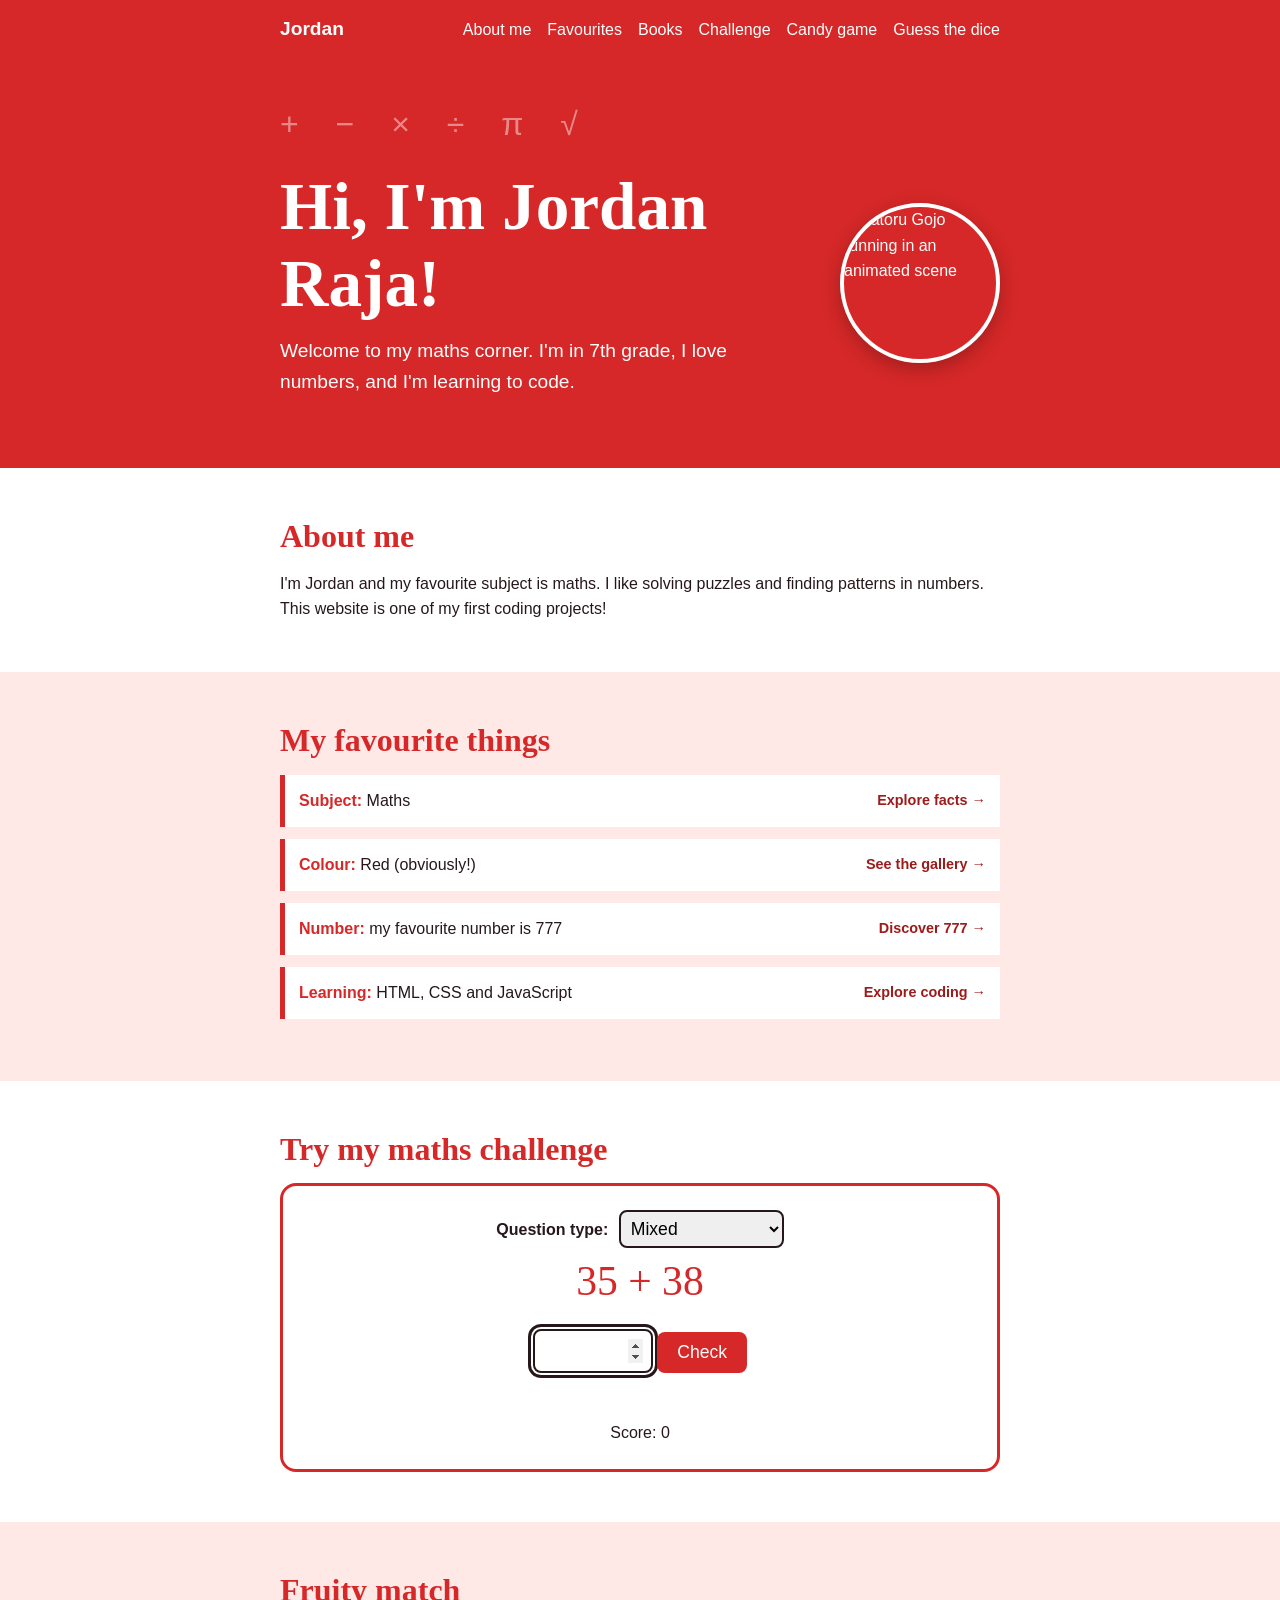
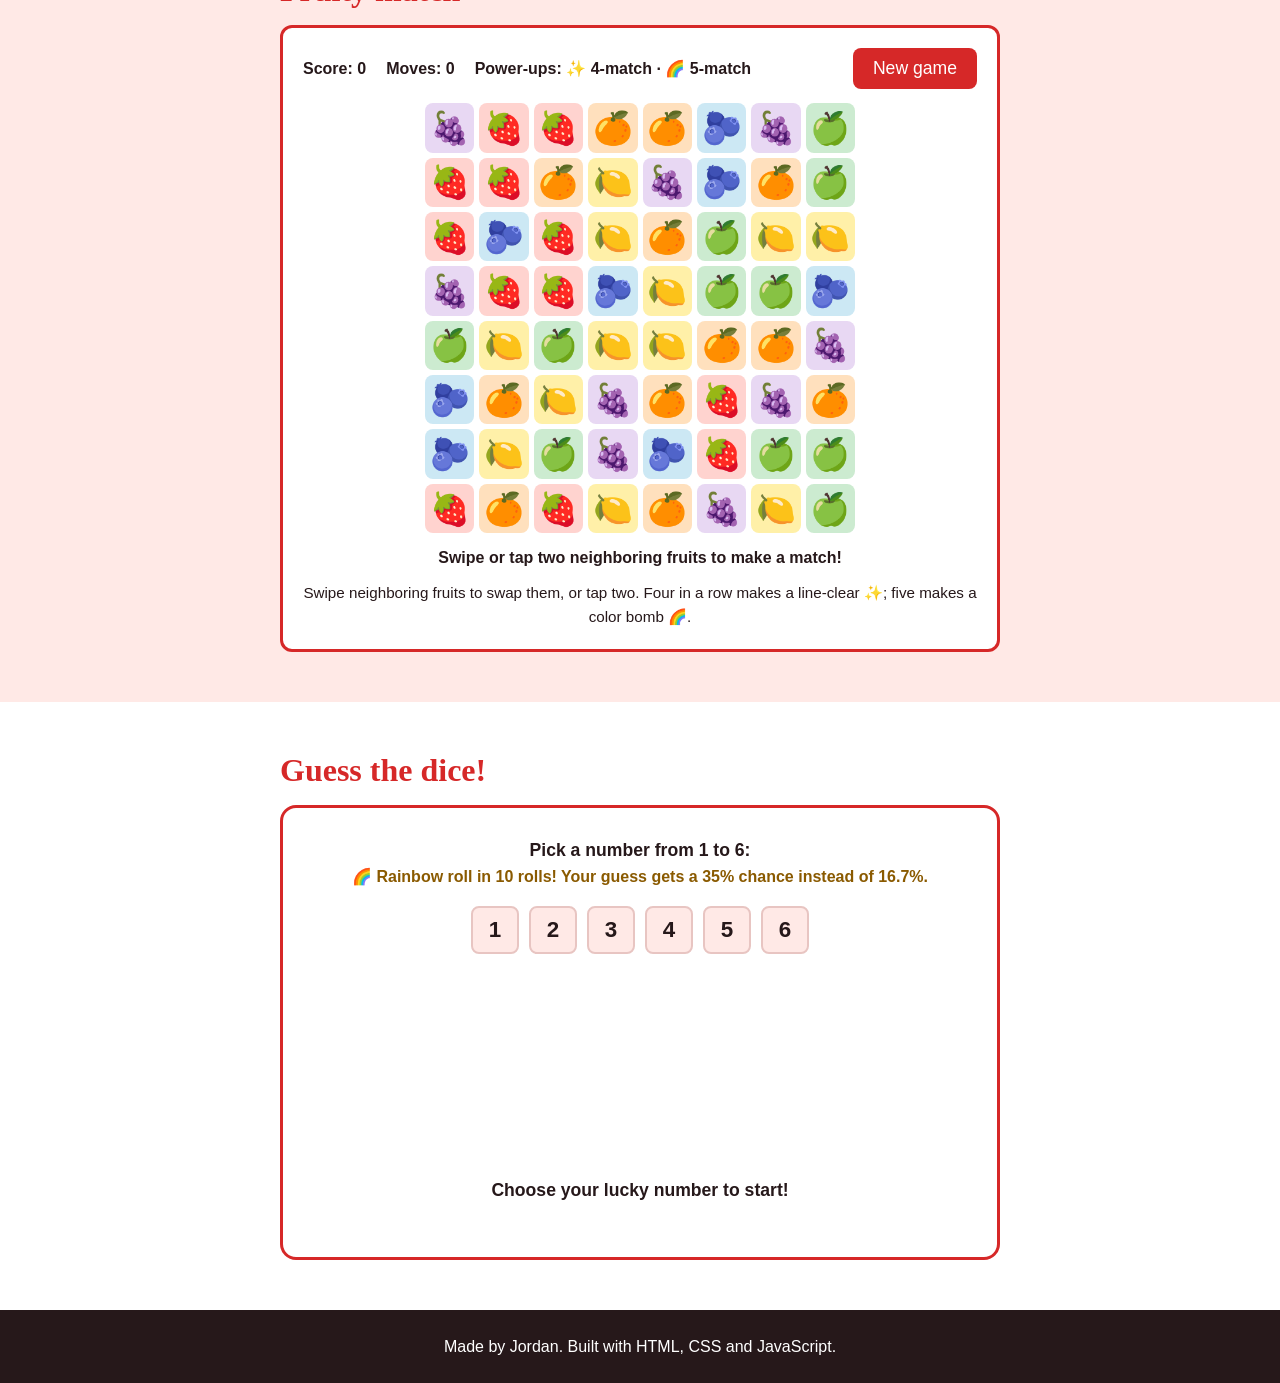
==== jordan.html @ d99eeb1a "Update jordan.html" ====
<!DOCTYPE html>
<html lang="en">
<head>
  <meta charset="UTF-8">
  <meta name="viewport" content="width=device-width, initial-scale=1">
  <title>Jordan's cool web😁</title>

  <style>
    /* ========== 1. COLOURS ==========
       Change a colour here and it changes everywhere! */
    :root {
      --red: #D62828;        /* main red */
      --dark-red: #9D1B1B;   /* darker red for hover */
      --pink: #FFE9E6;       /* soft pink background */
      --ink: #26181A;        /* text colour */
      --white: #FFFFFF;
    }

    /* ========== 2. BASIC SETTINGS ========== */
    * { box-sizing: border-box; margin: 0; padding: 0; }

    body {
      font-family: "Trebuchet MS", "Segoe UI", Arial, sans-serif;
      color: var(--ink);
      background: var(--white);
      line-height: 1.6;
    }

    h1, h2 { font-family: Georgia, "Times New Roman", serif; line-height: 1.15; }

    /* A "wrapper" keeps text from getting too wide */
    .wrapper { max-width: 760px; margin: 0 auto; padding: 0 20px; }

    /* ========== 3. NAVIGATION BAR ========== */
    nav { background: var(--red); padding: 14px 0; }
    nav .wrapper { display: flex; justify-content: space-between; align-items: center; flex-wrap: wrap; gap: 8px; }
    nav .wrapper > div { display: flex; flex-wrap: wrap; gap: 0 16px; }
    nav .logo { color: var(--white); font-weight: bold; font-size: 1.2rem; }
    nav a { color: var(--white); text-decoration: none; }
    nav a:hover { text-decoration: underline; }

    /* ========== 4. HERO (the big top part) ========== */
    .hero { background: var(--red); color: var(--white); padding: 40px 0 70px; }
    .hero-layout { display: flex; align-items: center; justify-content: space-between; gap: 24px; }
    .hero-copy { min-width: 0; }
    .hero h1 { font-size: clamp(2.4rem, 8vw, 4.2rem); margin-bottom: 14px; }
    .hero p { font-size: 1.2rem; max-width: 520px; }
    .hero-gif { flex: 0 0 auto; width: clamp(112px, 20vw, 160px); aspect-ratio: 1; margin: 0; overflow: hidden; border: 4px solid var(--white); border-radius: 50%; box-shadow: 0 6px 18px #56111166; }
    .hero-gif img { display: block; width: 100%; height: 100%; object-fit: cover; }
    @media (max-width: 420px) { .hero-layout { align-items: flex-start; gap: 12px; } .hero-gif { width: 92px; } }

    /* Floating maths symbols - made with plain text! */
    .symbols { font-size: 2rem; letter-spacing: 14px; opacity: 0.45; margin-bottom: 18px; }

    /* ========== 5. SECTIONS ========== */
    section { padding: 50px 0; }
    section h2 { color: var(--red); font-size: 2rem; margin-bottom: 16px; }
    .pink { background: var(--pink); }

    /* Favourite things list */
    .fav-list { list-style: none; }
    .fav-list li { padding: 0; border-left: 5px solid var(--red); margin-bottom: 12px; background: var(--white); transition: transform 180ms ease, border-color 180ms ease, box-shadow 180ms ease; }
    .fav-list li:hover, .fav-list li:focus-within { transform: translateX(6px); border-color: var(--dark-red); box-shadow: 0 5px 16px #26181a18; }
    .fav-list a { display: flex; justify-content: space-between; align-items: center; gap: 12px; min-height: 52px; padding: 12px 14px; color: inherit; text-decoration: none; }
    .fav-list strong { color: var(--red); }
    .fav-arrow { color: var(--dark-red); font-size: 0.9rem; font-weight: bold; white-space: nowrap; }

    /* ========== 6. MATHS CHALLENGE ========== */
    .quiz { background: var(--white); border: 3px solid var(--red); border-radius: 16px; padding: 24px; text-align: center; }
    .question { font-family: Georgia, serif; font-size: 2.6rem; color: var(--red); margin-bottom: 14px; }
    .quiz input { font-size: 1.3rem; width: 120px; padding: 8px; text-align: center; border: 2px solid var(--ink); border-radius: 8px; }
    .quiz select { font-size: 1.1rem; padding: 6px; border: 2px solid var(--ink); border-radius: 8px; margin-left: 6px; }
    .quiz label { font-weight: bold; }
    .message { min-height: 1.8em; margin-top: 12px; font-weight: bold; }
    .score { margin-top: 6px; }

    /* ========== 7. CANDY MATCH ========= */
    .candy-game { position: relative; background: var(--white); border: 3px solid var(--red); border-radius: 12px; padding: 20px; }
    .candy-top { display: flex; flex-wrap: wrap; justify-content: space-between; align-items: center; gap: 12px; margin-bottom: 14px; }
    .candy-stats { display: flex; flex-wrap: wrap; gap: 8px 20px; font-weight: bold; }
    .candy-board { display: grid; grid-template-columns: repeat(var(--board-size), minmax(0, 1fr)); gap: 5px; width: min(100%, 430px); margin: 0 auto; aspect-ratio: 1; touch-action: none; }
    .candy-board button { position: relative; display: grid; place-items: center; min-width: 0; aspect-ratio: 1; padding: 0; border: 2px solid transparent; border-radius: 8px; font-size: clamp(1.2rem, 5vw, 2rem); line-height: 1; }
    .candy-board button:hover { filter: brightness(0.94); background: var(--candy-color); }
    .candy-board button.selected { border-color: var(--ink); animation: candy-selected 550ms ease-in-out infinite alternate; }
    .candy-board button.exploding { z-index: 2; animation: candy-pop 460ms cubic-bezier(.2,.8,.2,1) var(--pop-delay, 0ms) forwards; pointer-events: none; }
    .candy-board button.exploding::after { content: "✦"; position: absolute; top: 50%; left: 50%; color: #ffcc33; font-size: 1.4em; line-height: 1; text-shadow: 0 0 8px #fff, 0 0 14px #ff8a00; pointer-events: none; animation: candy-burst 460ms ease-out var(--pop-delay, 0ms) forwards; }
    .candy-board button.striped { box-shadow: inset 0 0 0 3px #fff, inset 0 0 0 6px #d62828, 0 0 12px #d6282866; animation: candy-power-glow 900ms ease-in-out infinite alternate; }
    .candy-board button.striped::before { content: "✦"; position: absolute; inset: 0; display: grid; place-items: center; color: #fff; font-size: 1.35em; text-shadow: 0 0 4px #9d1b1b, 0 0 8px #9d1b1b; }
    .candy-board button.color-bomb { background: radial-gradient(circle at 35% 30%, #fff 0 7%, #ffcc33 8% 18%, #d62828 19% 34%, #7046a8 35% 51%, #2f85bc 52% 68%, #292139 69%); box-shadow: inset 0 0 0 3px #fff8, 0 0 12px #9b5de5aa; animation: candy-bomb-glow 1.3s ease-in-out infinite alternate; }
    .candy-rainbow { position: absolute; z-index: 3; width: min(76vw, 330px); pointer-events: none; filter: drop-shadow(0 0 12px #ffcc33aa); transform-origin: center; }
    .candy-rainbow svg { display: block; width: 100%; height: auto; overflow: visible; }
    .candy-help { margin-top: 10px; text-align: center; font-size: .95rem; }
    .candy-red { --candy-color: #ffd3cf; background: var(--candy-color); }
    .candy-orange { --candy-color: #ffe0bd; background: var(--candy-color); }
    .candy-yellow { --candy-color: #fff0a8; background: var(--candy-color); }
    .candy-green { --candy-color: #ccebd0; background: var(--candy-color); }
    .candy-blue { --candy-color: #cce8f4; background: var(--candy-color); }
    .candy-purple { --candy-color: #e8d8f3; background: var(--candy-color); }
    .candy-message { min-height: 1.6em; margin-top: 12px; text-align: center; font-weight: bold; }
    @media (max-width: 420px) { .candy-game { padding: 10px; } }
    @keyframes candy-selected { to { box-shadow: 0 0 0 4px #d6282840; transform: scale(0.94); } }
    @keyframes candy-power-glow { to { filter: brightness(1.2) drop-shadow(0 0 8px #ffbd2e); } }
    @keyframes candy-bomb-glow { to { filter: brightness(1.25) drop-shadow(0 0 12px #9b5de5); transform: scale(1.06) rotate(8deg); } }
    @keyframes candy-pop {
      0% { opacity: 1; transform: scale(1) rotate(0); filter: brightness(1); }
      32% { opacity: 1; transform: scale(1.28) rotate(10deg); filter: brightness(1.8) drop-shadow(0 0 12px #ffcc33); }
      68% { opacity: .8; transform: scale(.82) rotate(-9deg); }
      100% { opacity: 0; transform: scale(.12) rotate(24deg); filter: brightness(2); }
    }
    @keyframes candy-burst {
      0% { opacity: 0; transform: translate(-50%, -50%) scale(0.2) rotate(0); }
      35% { opacity: 1; transform: translate(-50%, -50%) scale(1.5) rotate(45deg); }
      100% { opacity: 0; transform: translate(-50%, -50%) scale(2.2) rotate(90deg); }
    }
    @media (prefers-reduced-motion: reduce) {
      .candy-board button.striped, .candy-board button.color-bomb { animation-duration: 1ms; }
    }
    @media (prefers-reduced-motion: reduce) {
      .candy-board button.selected { animation-duration: 1ms; }
      .candy-board button.exploding, .candy-board button.exploding::after { animation-duration: 1ms; }
    }

    /* ========== 8. GUESS THE DICE ========= */
    .dice-game { position: relative; overflow: hidden; background: var(--white); border: 3px solid var(--red); border-radius: 16px; padding: 28px 20px; text-align: center; }
    .dice-prompt { font-size: 1.1rem; font-weight: bold; }
    .dice-choices { display: flex; justify-content: center; flex-wrap: wrap; gap: 10px; margin: 16px 0; }
    .dice-choices button { width: 48px; height: 48px; padding: 0; background: var(--pink); color: var(--ink); border: 2px solid #e8c5c2; font-size: 1.4rem; font-weight: bold; transition: transform 160ms ease, background 160ms ease, color 160ms ease; }
    .dice-choices button:hover { transform: translateY(-3px); background: #f8d3ce; }
    .dice-choices button[aria-pressed="true"] { background: var(--red); border-color: var(--dark-red); color: var(--white); transform: translateY(-3px); }
    .dice-bonus-status { min-height: 1.5em; color: #8a5a00; font-weight: bold; }
    .dice-stage { display: grid; place-items: center; height: 190px; perspective: 700px; transition: transform 1700ms cubic-bezier(.2,.7,.25,1); }
    .dice-stage.is-zooming { transform: scale(1.12); }
    .dice-cube { position: relative; width: 112px; height: 112px; transform-style: preserve-3d; }
    .dice-cube.is-rolling { animation: dice-roll 900ms linear infinite; }
    .dice-face { position: absolute; inset: 0; display: grid; grid-template: repeat(3, 1fr) / repeat(3, 1fr); gap: 5px; padding: 15px; background: linear-gradient(145deg, #fff, #ffe9e6); border: 3px solid #d62828; border-radius: 18px; box-shadow: inset 0 0 14px #9d1b1b20; backface-visibility: hidden; }
    .dice-cube.rainbow-roll .dice-face { background: linear-gradient(#fff, #fff) padding-box, conic-gradient(#ff3b30, #ff9500, #ffd60a, #34c759, #00c7be, #0a84ff, #bf5af2, #ff3b30) border-box; border: 5px solid transparent; box-shadow: inset 0 0 18px #bf5af244, 0 0 18px #ffcc3388; animation: dice-rainbow-glow 650ms ease-in-out infinite alternate; }
    .dice-cube.rainbow-roll .dice-dot { background: #7136a0; box-shadow: inset -2px -2px 2px #32134d, 0 0 5px #fff; }
    .dice-face.front { transform: translateZ(56px); }
    .dice-face.back { transform: rotateY(180deg) translateZ(56px); }
    .dice-face.right { transform: rotateY(90deg) translateZ(56px); }
    .dice-face.left { transform: rotateY(-90deg) translateZ(56px); }
    .dice-face.top { transform: rotateX(90deg) translateZ(56px); }
    .dice-face.bottom { transform: rotateX(-90deg) translateZ(56px); }
    .dice-dot { align-self: center; justify-self: center; width: 13px; height: 13px; border-radius: 50%; background: var(--red); box-shadow: inset -2px -2px 2px #6b1111; opacity: 0; }
    .dice-face[data-value="1"] .dice-dot:nth-child(5),
    .dice-face[data-value="2"] .dice-dot:nth-child(1), .dice-face[data-value="2"] .dice-dot:nth-child(9),
    .dice-face[data-value="3"] .dice-dot:nth-child(1), .dice-face[data-value="3"] .dice-dot:nth-child(5), .dice-face[data-value="3"] .dice-dot:nth-child(9),
    .dice-face[data-value="4"] .dice-dot:nth-child(1), .dice-face[data-value="4"] .dice-dot:nth-child(3), .dice-face[data-value="4"] .dice-dot:nth-child(7), .dice-face[data-value="4"] .dice-dot:nth-child(9),
    .dice-face[data-value="5"] .dice-dot:nth-child(1), .dice-face[data-value="5"] .dice-dot:nth-child(3), .dice-face[data-value="5"] .dice-dot:nth-child(5), .dice-face[data-value="5"] .dice-dot:nth-child(7), .dice-face[data-value="5"] .dice-dot:nth-child(9),
    .dice-face[data-value="6"] .dice-dot:nth-child(1), .dice-face[data-value="6"] .dice-dot:nth-child(3), .dice-face[data-value="6"] .dice-dot:nth-child(4), .dice-face[data-value="6"] .dice-dot:nth-child(6), .dice-face[data-value="6"] .dice-dot:nth-child(7), .dice-face[data-value="6"] .dice-dot:nth-child(9) { opacity: 1; }
    .dice-message { min-height: 3em; margin-top: 16px; font-size: 1.1rem; font-weight: bold; }
    .dice-confetti { position: fixed; top: -20px; z-index: 20; width: 10px; height: 16px; pointer-events: none; animation: confetti-fall var(--fall-time) cubic-bezier(.2,.7,.7,.2) forwards; }
    .dice-confetti.sparkle::after { content: "✦"; position: absolute; inset: -5px; color: #fff8cc; font-size: 15px; line-height: 1; text-shadow: 0 0 5px #fff, 0 0 12px #ffd700, 0 0 18px #ffae00; animation: confetti-twinkle 420ms ease-in-out infinite alternate; }
    @keyframes dice-roll {
      from { transform: rotateX(0) rotateY(0) rotateZ(0); }
      to { transform: rotateX(360deg) rotateY(360deg) rotateZ(360deg); }
    }
    @keyframes dice-rainbow-glow { to { filter: brightness(1.2) saturate(1.4); box-shadow: inset 0 0 24px #bf5af288, 0 0 28px #ffcc33cc; } }
    @keyframes confetti-fall {
      0% { transform: translate3d(0, 0, 0) rotate(0deg); opacity: 1; }
      100% { transform: translate3d(var(--drift), 110vh, 0) rotate(var(--spin)); opacity: 0; }
    }
    @keyframes confetti-twinkle { from { opacity: .35; transform: scale(.55) rotate(-25deg); } to { opacity: 1; transform: scale(1.2) rotate(25deg); } }
    @media (max-width: 420px) { .dice-game { padding: 20px 10px; } .dice-stage.is-zooming { transform: scale(1.05); } }
    @media (prefers-reduced-motion: reduce) {
      .dice-choices button { transition: none; }
      .dice-stage { transition-duration: 1ms; }
      .dice-cube.is-rolling, .dice-cube.rainbow-roll .dice-face, .dice-confetti { animation-duration: 1ms; }
    }

    /* ========== 9. BUTTONS ========== */
    button {
      background: var(--red); color: var(--white);
      border: none; border-radius: 8px;
      padding: 10px 20px; font-size: 1.1rem; cursor: pointer;
    }
    button:hover { background: var(--dark-red); }
    button:focus, input:focus, a:focus { outline: 3px solid var(--ink); outline-offset: 2px; }

    /* ========== 10. FOOTER ========== */
    footer { background: var(--ink); color: var(--white); text-align: center; padding: 24px 0; }
  </style>
</head>

<body>

  <!-- ===== NAVIGATION ===== -->
  <nav>
    <div class="wrapper">
      <span class="logo">Jordan</span>
      <div>
        <a href="#about">About me</a>
        <a href="#favourites">Favourites</a>
        <a href="books.html">Books</a>
        <a href="#challenge">Challenge</a>
        <a href="#candy">Candy game</a>
        <a href="#dice">Guess the dice</a>
      </div>
    </div>
  </nav>

  <!-- ===== HERO ===== -->
  <header class="hero">
    <div class="wrapper">
      <div class="symbols">+ − × ÷ π √</div>
      <div class="hero-layout">
        <div class="hero-copy">
          <h1>Hi, I'm Jordan Raja!</h1>
          <p>Welcome to my maths corner. I'm in 7th grade, I love numbers, and I'm learning to code.</p>
        </div>
        <figure class="hero-gif">
          <img src="https://media1.tenor.com/m/MSlshZS6CVYAAAAd/satoru-gojo---correndo.gif" alt="Satoru Gojo running in an animated scene">
        </figure>
      </div>
    </div>
  </header>

  <!-- ===== ABOUT ===== -->
  <section id="about">
    <div class="wrapper">
      <h2>About me</h2>
      <p>I'm Jordan and my favourite subject is maths. I like solving puzzles and finding patterns in numbers. This website is one of my first coding projects!</p>
    </div>
  </section>

  <!-- ===== FAVOURITES ===== -->
  <section id="favourites" class="pink">
    <div class="wrapper">
      <h2>My favourite things</h2>
      <ul class="fav-list">
          <li><a href="favourite-maths.html"><span><strong>Subject:</strong> Maths</span><span class="fav-arrow">Explore facts →</span></a></li>
          <li><a href="favourite-red.html"><span><strong>Colour:</strong> Red (obviously!)</span><span class="fav-arrow">See the gallery →</span></a></li>
          <li><a href="favourite-777.html"><span><strong>Number:</strong> my favourite number is 777</span><span class="fav-arrow">Discover 777 →</span></a></li>
          <li><a href="favourite-learning.html"><span><strong>Learning:</strong> HTML, CSS and JavaScript</span><span class="fav-arrow">Explore coding →</span></a></li>
      </ul>
    </div>
  </section>

  <!-- ===== MATHS CHALLENGE ===== -->
  <section id="challenge">
    <div class="wrapper">
      <h2>Try my maths challenge</h2>
      <div class="quiz">
        <!-- Pick what kind of questions you want -->
        <label for="mode">Question type:</label>
        <select id="mode">
          <option value="mixed">Mixed</option>
          <option value="add">Addition (+)</option>
          <option value="subtract">Subtraction (−)</option>
          <option value="multiply">Multiplication (×)</option>
          <option value="divide">Division (÷)</option>
        </select>
        <div class="question" id="question">? × ?</div>
        <input type="number" id="answer" aria-label="Your answer">
        <button id="checkBtn">Check</button>
        <p class="message" id="message"></p>
        <p class="score">Score: <span id="score">0</span></p>
      </div>
    </div>
  </section>

  <!-- ===== CANDY MATCH GAME ===== -->
  <section id="candy" class="pink">
    <div class="wrapper">
      <h2>Fruity match</h2>
      <div class="candy-game">
        <div class="candy-top">
          <div class="candy-stats">
            <span>Score: <span id="candyScore">0</span></span>
            <span>Moves: <span id="candyMoves">0</span></span>
            <span>Power-ups: ✨ 4-match · 🌈 5-match</span>
          </div>
          <button type="button" id="candyReset">New game</button>
        </div>
        <div class="candy-board" id="candyBoard" aria-label="Candy match game board"></div>
        <p class="candy-message" id="candyMessage" aria-live="polite">Swap two neighboring candies to match three!</p>
        <p class="candy-help">Swipe neighboring fruits to swap them, or tap two. Four in a row makes a line-clear ✨; five makes a color bomb 🌈.</p>
      </div>
    </div>
  </section>

  <!-- ===== GUESS THE DICE GAME ===== -->
  <section id="dice">
    <div class="wrapper">
      <h2>Guess the dice!</h2>
      <div class="dice-game">
        <p class="dice-prompt" id="dicePrompt">Pick a number from 1 to 6:</p>
        <p class="dice-bonus-status" id="diceBonusStatus" aria-live="polite">🌈 Rainbow roll in 10 rolls! Your guess gets a 35% chance instead of 16.7%.</p>
        <div class="dice-choices" id="diceChoices" role="group" aria-labelledby="dicePrompt">
          <button type="button" aria-pressed="false" aria-label="Guess 1">1</button>
          <button type="button" aria-pressed="false" aria-label="Guess 2">2</button>
          <button type="button" aria-pressed="false" aria-label="Guess 3">3</button>
          <button type="button" aria-pressed="false" aria-label="Guess 4">4</button>
          <button type="button" aria-pressed="false" aria-label="Guess 5">5</button>
          <button type="button" aria-pressed="false" aria-label="Guess 6">6</button>
        </div>
        <div class="dice-stage" id="diceStage" aria-hidden="true">
          <div class="dice-cube" id="diceCube">
            <div class="dice-face front" data-value="1"></div>
            <div class="dice-face back" data-value="6"></div>
            <div class="dice-face right" data-value="3"></div>
            <div class="dice-face left" data-value="4"></div>
            <div class="dice-face top" data-value="2"></div>
            <div class="dice-face bottom" data-value="5"></div>
          </div>
        </div>
        <p class="dice-message" id="diceMessage" aria-live="polite">Choose your lucky number to start!</p>
      </div>
    </div>
  </section>

  <!-- ===== FOOTER ===== -->
  <footer>
    <p>Made by Jordan. Built with HTML, CSS and JavaScript.</p>
  </footer>

  <script>
    /* ========== MATHS CHALLENGE CODE ==========
       This makes a new question each time: + - × or ÷ */

    let correctAnswer;  // the right answer to the current question
    let score = 0;      // how many you got right

    // Get the parts of the page we need to change
    const questionBox = document.getElementById("question");
    const answerBox = document.getElementById("answer");
    const message = document.getElementById("message");
    const scoreBox = document.getElementById("score");
    const modeBox = document.getElementById("mode");

    // A helper that gives a random whole number from min to max
    function randomNumber(min, max) {
      return Math.floor(Math.random() * (max - min + 1)) + min;
    }

    // Make a new question
    function newQuestion() {
      // Which kind of question? If "Mixed", pick one at random
      let type = modeBox.value;
      if (type === "mixed") {
        const types = ["add", "subtract", "multiply", "divide"];
        type = types[randomNumber(0, 3)];
      }

      if (type === "add") {
        const a = randomNumber(10, 99);
        const b = randomNumber(10, 99);
        correctAnswer = a + b;
        questionBox.textContent = a + " + " + b;

      } else if (type === "subtract") {
        // Make sure the bigger number comes first so the answer isn't negative
        const a = randomNumber(20, 99);
        const b = randomNumber(1, a);
        correctAnswer = a - b;
        questionBox.textContent = a + " − " + b;

      } else if (type === "multiply") {
        const a = randomNumber(2, 12);
        const b = randomNumber(2, 12);
        correctAnswer = a * b;
        questionBox.textContent = a + " × " + b;

      } else {
        // Division trick: pick the answer first, then multiply,
        // so the division always comes out as a whole number!
        const answer = randomNumber(2, 12);
        const b = randomNumber(2, 12);
        correctAnswer = answer;
        questionBox.textContent = (answer * b) + " ÷ " + b;
      }

      answerBox.value = "";
      answerBox.focus();
    }

    // Check the answer when the button is clicked
    function checkAnswer() {
      if (answerBox.value === "") {
        message.textContent = "Type an answer first!";
        return;
      }
      if (Number(answerBox.value) === correctAnswer) {
        score = score + 1;
        scoreBox.textContent = score;
        message.textContent = "Correct! Great job!";
      } else {
        message.textContent = "Not quite. The answer was " + correctAnswer + ".";
      }
      newQuestion();
    }

    // Get a new question when you change the question type
    modeBox.addEventListener("change", newQuestion);

    document.getElementById("checkBtn").addEventListener("click", checkAnswer);

    // Let the Enter key work too
    answerBox.addEventListener("keydown", function (event) {
      if (event.key === "Enter") { checkAnswer(); }
    });

    newQuestion(); // start with the first question

    /* ========== GUESS THE DICE CODE ========== */
    const diceChoices = document.getElementById("diceChoices");
    const diceStage = document.getElementById("diceStage");
    const diceCube = document.getElementById("diceCube");
    const diceMessage = document.getElementById("diceMessage");
    const diceBonusStatus = document.getElementById("diceBonusStatus");
    const frontDieFace = diceCube.querySelector(".front");
    const reduceDiceMotion = window.matchMedia("(prefers-reduced-motion: reduce)").matches;
    const DiceAudioContext = window.AudioContext || window.webkitAudioContext;
    const diceAudio = DiceAudioContext ? new DiceAudioContext() : null;
    let diceGuess = null;
    let diceBusy = false;
    let diceRollCount = 0;

    diceCube.querySelectorAll(".dice-face").forEach(face => {
      for (let dot = 0; dot < 9; dot++) {
        face.append(document.createElement("span"));
        face.lastElementChild.className = "dice-dot";
      }
    });

    function playDiceRollSound(duration) {
      if (!diceAudio) return;
      if (diceAudio.state === "suspended") diceAudio.resume();
      const startAt = diceAudio.currentTime + 0.04;
      const tickCount = Math.floor(duration / 115);
      for (let tick = 0; tick < tickCount; tick++) {
        const oscillator = diceAudio.createOscillator();
        const volume = diceAudio.createGain();
        const tickAt = startAt + tick * (duration / tickCount) / 1000;
        oscillator.type = "triangle";
        oscillator.frequency.setValueAtTime(190 + Math.random() * 260, tickAt);
        volume.gain.setValueAtTime(0.0001, tickAt);
        volume.gain.exponentialRampToValueAtTime(0.055, tickAt + 0.008);
        volume.gain.exponentialRampToValueAtTime(0.0001, tickAt + 0.065);
        oscillator.connect(volume);
        volume.connect(diceAudio.destination);
        oscillator.start(tickAt);
        oscillator.stop(tickAt + 0.07);
      }
    }

    function playBassDrop() {
      if (!diceAudio) return;
      if (diceAudio.state === "suspended") diceAudio.resume();
      const startAt = diceAudio.currentTime + 0.02;
      const oscillator = diceAudio.createOscillator();
      const subTone = diceAudio.createOscillator();
      const volume = diceAudio.createGain();
      const filter = diceAudio.createBiquadFilter();
      oscillator.type = "sawtooth";
      oscillator.frequency.setValueAtTime(125, startAt);
      oscillator.frequency.exponentialRampToValueAtTime(38, startAt + 0.9);
      subTone.type = "sine";
      subTone.frequency.setValueAtTime(62, startAt);
      subTone.frequency.exponentialRampToValueAtTime(28, startAt + 1.1);
      filter.type = "lowpass";
      filter.frequency.setValueAtTime(220, startAt);
      filter.frequency.exponentialRampToValueAtTime(65, startAt + 1);
      volume.gain.setValueAtTime(0.0001, startAt);
      volume.gain.exponentialRampToValueAtTime(0.42, startAt + 0.06);
      volume.gain.setValueAtTime(0.42, startAt + 0.18);
      volume.gain.exponentialRampToValueAtTime(0.0001, startAt + 1.25);
      oscillator.connect(filter);
      subTone.connect(filter);
      filter.connect(volume);
      volume.connect(diceAudio.destination);
      oscillator.start(startAt);
      subTone.start(startAt);
      oscillator.stop(startAt + 1.3);
      subTone.stop(startAt + 1.3);
    }

    async function rollDice() {
      if (diceBusy || diceGuess === null) return;
      diceBusy = true;
      diceChoices.querySelectorAll("button").forEach(button => { button.disabled = true; });
      diceRollCount++;
      const isRainbowRoll = diceRollCount % 10 === 0;
      diceMessage.textContent = isRainbowRoll ? "🌈 Rainbow roll! Your guess has a 35% chance!" : "Rolling...";
      diceStage.classList.add("is-zooming");
      diceCube.classList.toggle("rainbow-roll", isRainbowRoll);
      let rolledNumber;
      if (isRainbowRoll && Math.random() < 0.35) {
        rolledNumber = diceGuess;
      } else if (isRainbowRoll) {
        const otherRoll = randomNumber(1, 5);
        rolledNumber = otherRoll >= diceGuess ? otherRoll + 1 : otherRoll;
      } else {
        rolledNumber = randomNumber(1, 6);
      }
      frontDieFace.dataset.value = String(rolledNumber);
      diceCube.classList.remove("is-rolling");
      void diceCube.offsetWidth;
      diceCube.classList.add("is-rolling");
      playDiceRollSound(reduceDiceMotion ? 50 : 2200);
      await new Promise(resolve => setTimeout(resolve, reduceDiceMotion ? 50 : 2200));
      diceCube.classList.remove("is-rolling");

      const guessedCorrectly = rolledNumber === diceGuess;
      if (guessedCorrectly) {
        playBassDrop();
        showDiceConfetti();
      }
      diceMessage.textContent = "You guessed " + diceGuess + " and rolled " + rolledNumber + ". " +
        (guessedCorrectly ? (isRainbowRoll ? "Rainbow roll win! 🎉" : "You got it right! 🎉") : "Not this time — try again!");
      const rollsUntilRainbow = 10 - (diceRollCount % 10);
      diceBonusStatus.textContent = "🌈 Rainbow roll in " + rollsUntilRainbow +
        (rollsUntilRainbow === 1 ? " roll" : " rolls") + "! Your guess gets a 35% chance instead of 16.7%.";
      diceChoices.querySelectorAll("button").forEach(button => { button.disabled = false; });
      diceStage.classList.remove("is-zooming");
      diceCube.classList.remove("rainbow-roll");
      diceBusy = false;
    }

    diceChoices.addEventListener("click", event => {
      const choice = event.target.closest("button");
      if (!choice || diceBusy) return;
      diceGuess = Number(choice.textContent);
      diceChoices.querySelectorAll("button").forEach(button => {
        button.setAttribute("aria-pressed", String(button === choice));
      });
      rollDice();
    });

    function showDiceConfetti() {
      if (reduceDiceMotion) return;
      const goldColors = ["#fff1a8", "#ffe066", "#ffc300", "#ffb000", "#e89b00", "#fff8d6"];
      for (let piece = 0; piece < 180; piece++) {
        const confetti = document.createElement("span");
        confetti.className = "dice-confetti" + (piece % 3 === 0 ? " sparkle" : "");
        confetti.setAttribute("aria-hidden", "true");
        confetti.style.left = Math.random() * 100 + "vw";
        confetti.style.backgroundColor = goldColors[randomNumber(0, goldColors.length - 1)];
        confetti.style.width = (6 + Math.random() * 8) + "px";
        confetti.style.height = (9 + Math.random() * 12) + "px";
        confetti.style.borderRadius = piece % 3 === 0 ? "50%" : "2px";
        confetti.style.setProperty("--drift", (Math.random() * 220 - 110) + "px");
        confetti.style.setProperty("--spin", (Math.random() * 900 - 450) + "deg");
        confetti.style.setProperty("--fall-time", (2 + Math.random() * 2) + "s");
        document.body.append(confetti);
        confetti.addEventListener("animationend", () => confetti.remove(), { once: true });
      }
    }

    /* ========== CANDY MATCH GAME CODE ========== */
    const candyTypes = [
      { name: "strawberry", icon: "🍓", color: "red" },
      { name: "orange", icon: "🍊", color: "orange" },
      { name: "lemon", icon: "🍋", color: "yellow" },
      { name: "apple", icon: "🍏", color: "green" },
      { name: "blueberry", icon: "🫐", color: "blue" },
      { name: "grape", icon: "🍇", color: "purple" }
    ];
    const boardSize = window.matchMedia("(max-width: 420px)").matches ? 5 : 8;
    const candyBoard = document.getElementById("candyBoard");
    candyBoard.style.setProperty("--board-size", boardSize);
    const candyScoreBox = document.getElementById("candyScore");
    const candyMovesBox = document.getElementById("candyMoves");
    const candyMessage = document.getElementById("candyMessage");
    const candyResetButton = document.getElementById("candyReset");
    let candies = [];
    let selectedCandy = null;
    let candyScore = 0;
    let candyMoves = 0;
    let candyBusy = false;
    let candySwapTarget = null;
    let candyBombTargetType = null;
    let candySwipeStart = null;
    let suppressCandyClickUntil = 0;

    function randomCandy() {
      return Math.floor(Math.random() * candyTypes.length);
    }

    function makeCandy(type = randomCandy(), power = null) {
      return { type, power };
    }

    function playCandyMatchSound() {
      if (!diceAudio) return;
      if (diceAudio.state === "suspended") diceAudio.resume();
      const startAt = diceAudio.currentTime + 0.02;
      [523.25, 659.25, 783.99].forEach((frequency, index) => {
        const noteStart = startAt + index * 0.075;
        const oscillator = diceAudio.createOscillator();
        const volume = diceAudio.createGain();
        oscillator.type = "sine";
        oscillator.frequency.setValueAtTime(frequency, noteStart);
        volume.gain.setValueAtTime(0.0001, noteStart);
        volume.gain.exponentialRampToValueAtTime(0.09, noteStart + 0.012);
        volume.gain.exponentialRampToValueAtTime(0.0001, noteStart + 0.18);
        oscillator.connect(volume);
        volume.connect(diceAudio.destination);
        oscillator.start(noteStart);
        oscillator.stop(noteStart + 0.19);
      });
    }

    function makeCandyBoard() {
      candies = [];
      for (let index = 0; index < boardSize * boardSize; index++) {
        let candyType = randomCandy();
        while (
          (index % boardSize > 1 && candies[index - 1].type === candyType && candies[index - 2].type === candyType) ||
          (index >= boardSize * 2 && candies[index - boardSize].type === candyType && candies[index - boardSize * 2].type === candyType)
        ) {
          candyType = randomCandy();
        }
        candies.push(makeCandy(candyType));
      }
      selectedCandy = null;
      candyScore = 0;
      candyMoves = 0;
      candyBusy = false;
      candySwapTarget = null;
      candyBombTargetType = null;
      candyResetButton.disabled = false;
      candyScoreBox.textContent = candyScore;
      candyMovesBox.textContent = candyMoves;
      candyMessage.textContent = "Swipe or tap two neighboring fruits to make a match!";
      drawCandyBoard();
    }

    function drawCandyBoard(fallDistances = new Map()) {
      candyBoard.replaceChildren();
      const fallAnimations = [];
      candies.forEach((candy, index) => {
        const type = candyTypes[candy.type];
        const tile = document.createElement("button");
        tile.type = "button";
        tile.className = "candy-" + type.color +
          (candy.power === "stripe" ? " striped" : "") +
          (candy.power === "bomb" ? " color-bomb" : "") +
          (index === selectedCandy ? " selected" : "");
        tile.dataset.index = index;
        const powerName = candy.power === "stripe" ? ", line-clear power-up" : candy.power === "bomb" ? ", color bomb power-up" : "";
        tile.setAttribute("aria-label", type.name + powerName + ", row " + (Math.floor(index / boardSize) + 1) + ", column " + (index % boardSize + 1));
        tile.setAttribute("aria-pressed", index === selectedCandy);
        tile.textContent = type.icon;
        candyBoard.append(tile);
        const fallDistance = fallDistances.get(index);
        if (fallDistance) {
          const duration = window.matchMedia("(prefers-reduced-motion: reduce)").matches ? 1 : 420;
          fallAnimations.push(tile.animate(
            [
              { transform: "translateY(" + fallDistance + "px) scale(.72) rotate(-8deg)", opacity: .25, offset: 0 },
              { transform: "translateY(-12px) scale(1.06) rotate(3deg)", opacity: 1, offset: .78 },
              { transform: "translateY(4px) scale(.97) rotate(-1deg)", opacity: 1, offset: .9 },
              { transform: "translateY(0) scale(1) rotate(0)", opacity: 1, offset: 1 }
            ],
            {
              duration: window.matchMedia("(prefers-reduced-motion: reduce)").matches
                ? 1
                : Math.min(780, duration + Math.round(Math.abs(fallDistance / (sampleCandyHeight() + 5)) * 55)),
              delay: window.matchMedia("(prefers-reduced-motion: reduce)").matches ? 0 : (index % boardSize) * 24,
              easing: "cubic-bezier(.2,.72,.28,1)"
            }
          ).finished);
        }
      });
      return Promise.all(fallAnimations);
    }

    function sampleCandyHeight() {
      return candyBoard.querySelector("button")?.getBoundingClientRect().height || candyBoard.clientHeight / boardSize;
    }

    function animateCandySwap(firstIndex, secondIndex, matched) {
      const firstTile = candyBoard.querySelector('[data-index="' + firstIndex + '"]');
      const secondTile = candyBoard.querySelector('[data-index="' + secondIndex + '"]');
      const deltaX = secondTile.offsetLeft - firstTile.offsetLeft;
      const deltaY = secondTile.offsetTop - firstTile.offsetTop;
      const duration = window.matchMedia("(prefers-reduced-motion: reduce)").matches ? 1 : matched ? 190 : 280;
      const firstTravel = `translate(${deltaX}px, ${deltaY}px) scale(1.08)`;
      const secondTravel = `translate(${-deltaX}px, ${-deltaY}px) scale(1.08)`;
      const firstFrames = matched
        ? [{ transform: "translate(0, 0) scale(1)" }, { transform: firstTravel }]
        : [{ transform: "translate(0, 0) scale(1)" }, { transform: firstTravel }, { transform: "translate(0, 0) scale(1)" }];
      const secondFrames = matched
        ? [{ transform: "translate(0, 0) scale(1)" }, { transform: secondTravel }]
        : [{ transform: "translate(0, 0) scale(1)" }, { transform: secondTravel }, { transform: "translate(0, 0) scale(1)" }];
      return Promise.all([
        firstTile.animate(firstFrames, { duration, easing: "cubic-bezier(.2,.8,.2,1)", fill: "forwards" }).finished,
        secondTile.animate(secondFrames, { duration, easing: "cubic-bezier(.2,.8,.2,1)", fill: "forwards" }).finished
      ]);
    }

    function animateCandyMatches(matches) {
      const duration = window.matchMedia("(prefers-reduced-motion: reduce)").matches ? 1 : 460;
      return Promise.all([...matches].map(index => new Promise(resolve => {
        const tile = candyBoard.querySelector('[data-index="' + index + '"]');
        const delay = window.matchMedia("(prefers-reduced-motion: reduce)").matches ? 0 : (index % boardSize) * 24;
        let finished = false;
        const finish = event => {
          if (event && (event.target !== tile || event.animationName !== "candy-pop")) return;
          if (finished) return;
          finished = true;
          clearTimeout(fallback);
          tile.removeEventListener("animationend", finish);
          resolve();
        };
        const fallback = setTimeout(finish, duration + delay + 100);
        tile.addEventListener("animationend", finish);
        tile.style.setProperty("--pop-delay", delay + "ms");
        tile.classList.add("exploding");
      })));
    }

    async function showCandyRainbow() {
      const rainbow = document.createElement("div");
      rainbow.className = "candy-rainbow";
      rainbow.setAttribute("aria-hidden", "true");
      rainbow.innerHTML = '<svg viewBox="0 0 300 180" xmlns="http://www.w3.org/2000/svg"><path d="M24 164a126 126 0 0 1 252 0" fill="none" stroke="#9b5de5" stroke-width="84" stroke-linecap="round"/><path d="M24 164a126 126 0 0 1 252 0" fill="none" stroke="#e83e55" stroke-width="70" stroke-linecap="round"/><path d="M24 164a126 126 0 0 1 252 0" fill="none" stroke="#ff8a32" stroke-width="56" stroke-linecap="round"/><path d="M24 164a126 126 0 0 1 252 0" fill="none" stroke="#ffd43b" stroke-width="42" stroke-linecap="round"/><path d="M24 164a126 126 0 0 1 252 0" fill="none" stroke="#43b879" stroke-width="28" stroke-linecap="round"/><path d="M24 164a126 126 0 0 1 252 0" fill="none" stroke="#39a4db" stroke-width="14" stroke-linecap="round"/></svg>';
      const boardRect = candyBoard.getBoundingClientRect();
      const gameRect = candyBoard.closest(".candy-game").getBoundingClientRect();
      rainbow.style.left = boardRect.left + boardRect.width / 2 - gameRect.left + "px";
      rainbow.style.top = boardRect.top + boardRect.height / 2 - gameRect.top + "px";
      candyBoard.closest(".candy-game").append(rainbow);
      const reducedMotion = window.matchMedia("(prefers-reduced-motion: reduce)").matches;
      const animation = rainbow.animate(
        [
          { opacity: 0, transform: "translate(-50%, -50%) scale(1.15) rotate(-8deg)" },
          { opacity: 1, transform: "translate(-50%, -55%) scale(1) rotate(3deg)", offset: .18 },
          { opacity: .8, transform: "translate(-50%, -50%) scale(.78) rotate(-2deg)", offset: .68 },
          { opacity: 0, transform: "translate(-50%, -45%) scale(.12) rotate(8deg)" }
        ],
        { duration: reducedMotion ? 100 : 2400, easing: "cubic-bezier(.2,.7,.25,1)", fill: "forwards" }
      );
      await animation.finished;
      rainbow.remove();
    }

    function findCandyMatches() {
      const matches = new Set();
      const powers = new Map();
      function addRun(indices, power) {
        if (indices.length < 3) return;
        indices.forEach(index => matches.add(index));
        if (indices.length >= 4) {
          const targetIndex = candySwapTarget !== null && indices.includes(candySwapTarget)
            ? candySwapTarget
            : indices[Math.floor(indices.length / 2)];
          powers.set(targetIndex, indices.length >= 5 ? "bomb" : power);
        }
      }

      for (let row = 0; row < boardSize; row++) {
        let run = [];
        for (let column = 0; column <= boardSize; column++) {
          const index = row * boardSize + column;
          if (column < boardSize && (run.length === 0 || candies[index].type === candies[run[0]].type)) {
            run.push(index);
          } else {
            addRun(run, "stripe-row");
            run = column < boardSize ? [index] : [];
          }
        }
      }
      for (let column = 0; column < boardSize; column++) {
        let run = [];
        for (let row = 0; row <= boardSize; row++) {
          const index = row * boardSize + column;
          if (row < boardSize && (run.length === 0 || candies[index].type === candies[run[0]].type)) {
            run.push(index);
          } else {
            addRun(run, "stripe-column");
            run = row < boardSize ? [index] : [];
          }
        }
      }
      return { matches, powers };
    }

    function activateCandyPowers(matches) {
      const queue = [...matches];
      const activated = new Set();
      for (let queueIndex = 0; queueIndex < queue.length; queueIndex++) {
        const index = queue[queueIndex];
        const candy = candies[index];
        if (!candy.power || activated.has(index)) continue;
        activated.add(index);
        if (candy.power === "stripe-row") {
          const row = Math.floor(index / boardSize);
          for (let column = 0; column < boardSize; column++) matches.add(row * boardSize + column);
        } else if (candy.power === "stripe-column") {
          const column = index % boardSize;
          for (let row = 0; row < boardSize; row++) matches.add(row * boardSize + column);
        } else if (candy.power === "bomb") {
          const targetType = candyBombTargetType ??
            candies.find((_, otherIndex) => otherIndex !== index && matches.has(otherIndex))?.type;
          if (targetType !== undefined) {
            candies.forEach((otherCandy, otherIndex) => {
              if (otherCandy.type === targetType) matches.add(otherIndex);
            });
          }
        }
        [...matches].forEach(matchedIndex => {
          if (!queue.includes(matchedIndex)) queue.push(matchedIndex);
        });
      }
      return activated;
    }

    function clearAndRefill(matches, powers = new Map(), activated = new Set()) {
      const powerCandyIndices = new Set([...powers.keys()].filter(index => !activated.has(index)));
      powerCandyIndices.forEach(index => matches.delete(index));
      candyScore += matches.size * 10;
      candyScoreBox.textContent = candyScore;
      powers.forEach((power, index) => {
        if (!activated.has(index)) candies[index] = makeCandy(candies[index].type, power);
      });
      const fallDistances = new Map();
      const rowStep = sampleCandyHeight() + parseFloat(getComputedStyle(candyBoard).rowGap);
      for (let column = 0; column < boardSize; column++) {
        const remaining = [];
        for (let row = boardSize - 1; row >= 0; row--) {
          const index = row * boardSize + column;
          if (!matches.has(index)) remaining.push({ candy: candies[index], sourceRow: row });
        }
        let newCandyCount = 0;
        while (remaining.length < boardSize) {
          newCandyCount++;
          remaining.push({ candy: makeCandy(), sourceRow: -newCandyCount });
        }
        for (let row = boardSize - 1; row >= 0; row--) {
          const destinationIndex = row * boardSize + column;
          const entry = remaining[boardSize - 1 - row];
          candies[destinationIndex] = entry.candy;
          const distance = (entry.sourceRow - row) * rowStep;
          if (distance !== 0) fallDistances.set(destinationIndex, distance);
        }
      }
      return { fallDistances, clearedCount: matches.size };
    }

    async function resolveCandyMatches() {
      let { matches, powers } = findCandyMatches();
      while (matches.size > 0) {
        playCandyMatchSound();
        const activated = activateCandyPowers(matches);
        const bombActivated = [...activated].some(index => candies[index].power === "bomb");
        await Promise.all([
          animateCandyMatches(matches),
          bombActivated ? showCandyRainbow() : Promise.resolve()
        ]);
        const { fallDistances, clearedCount } = clearAndRefill(matches, powers, activated);
        const reaction = clearedCount > 4 ? "Divine!" : clearedCount === 4 ? "Tasty!" : "Yummy!";
        candyMessage.textContent = reaction + " " + clearedCount + (clearedCount === 1 ? " fruit!" : " fruits!");
        candySwapTarget = null;
        candyBombTargetType = null;
        await drawCandyBoard(fallDistances);
        ({ matches, powers } = findCandyMatches());
      }
      candyBusy = false;
      candyResetButton.disabled = false;
    }

    async function attemptCandySwap(firstIndex, index) {
      if (candyBusy || firstIndex === index) return;
      const rowDistance = Math.abs(Math.floor(firstIndex / boardSize) - Math.floor(index / boardSize));
      const columnDistance = Math.abs((firstIndex % boardSize) - (index % boardSize));
      if (rowDistance + columnDistance !== 1) return;

      const firstCandy = candies[firstIndex];
      candies[firstIndex] = candies[index];
      candies[index] = firstCandy;
      selectedCandy = null;
      candySwapTarget = index;
      candyBombTargetType = candies[firstIndex].power === "bomb" && candies[index].power !== "bomb"
        ? candies[index].type
        : candies[index].power === "bomb" && candies[firstIndex].power !== "bomb"
          ? candies[firstIndex].type
          : null;
      const { matches } = findCandyMatches();
      const usedPower = candies[firstIndex].power || candies[index].power;
      if (usedPower) {
        matches.add(firstIndex);
        matches.add(index);
      }
      candyBusy = true;
      candyResetButton.disabled = true;
      await animateCandySwap(firstIndex, index, matches.size > 0);
      if (matches.size === 0) {
        candies[index] = candies[firstIndex];
        candies[firstIndex] = firstCandy;
        candySwapTarget = null;
        candyMessage.textContent = "That swap did not make a match. Try another!";
        drawCandyBoard();
        candyBusy = false;
        candyResetButton.disabled = false;
        return;
      }
      drawCandyBoard();
      candyMoves++;
      candyMovesBox.textContent = candyMoves;
      candyMessage.textContent = usedPower
        ? "Power-up activated! Great swap!"
        : "Nice match! Keep going!";
      await resolveCandyMatches();
    }

    candyBoard.addEventListener("click", event => {
      const tile = event.target.closest("button[data-index]");
      if (!tile || candyBusy || Date.now() < suppressCandyClickUntil) return;
      const index = Number(tile.dataset.index);
      if (selectedCandy === null) {
        selectedCandy = index;
        drawCandyBoard();
        return;
      }
      if (selectedCandy === index) {
        selectedCandy = null;
        drawCandyBoard();
        return;
      }
      const firstIndex = selectedCandy;
      const rowDistance = Math.abs(Math.floor(firstIndex / boardSize) - Math.floor(index / boardSize));
      const columnDistance = Math.abs((firstIndex % boardSize) - (index % boardSize));
      if (rowDistance + columnDistance !== 1) {
        selectedCandy = index;
        drawCandyBoard();
        return;
      }
      attemptCandySwap(firstIndex, index);
    });

    candyBoard.addEventListener("pointerdown", event => {
      const tile = event.target.closest("button[data-index]");
      if (!tile || candyBusy) return;
      candySwipeStart = { index: Number(tile.dataset.index), x: event.clientX, y: event.clientY };
      tile.setPointerCapture(event.pointerId);
    });

    candyBoard.addEventListener("pointerup", event => {
      if (!candySwipeStart || candyBusy) {
        candySwipeStart = null;
        return;
      }
      const { index, x, y } = candySwipeStart;
      candySwipeStart = null;
      const deltaX = event.clientX - x;
      const deltaY = event.clientY - y;
      if (Math.max(Math.abs(deltaX), Math.abs(deltaY)) < 18) return;
      const row = Math.floor(index / boardSize);
      const column = index % boardSize;
      const targetRow = row + (Math.abs(deltaY) > Math.abs(deltaX) ? Math.sign(deltaY) : 0);
      const targetColumn = column + (Math.abs(deltaX) >= Math.abs(deltaY) ? Math.sign(deltaX) : 0);
      if (targetRow < 0 || targetRow >= boardSize || targetColumn < 0 || targetColumn >= boardSize) return;
      suppressCandyClickUntil = Date.now() + 500;
      selectedCandy = null;
      attemptCandySwap(index, targetRow * boardSize + targetColumn);
    });

    candyBoard.addEventListener("pointercancel", () => { candySwipeStart = null; });

    candyResetButton.addEventListener("click", makeCandyBoard);
    makeCandyBoard();
  </script>

</body>
</html>
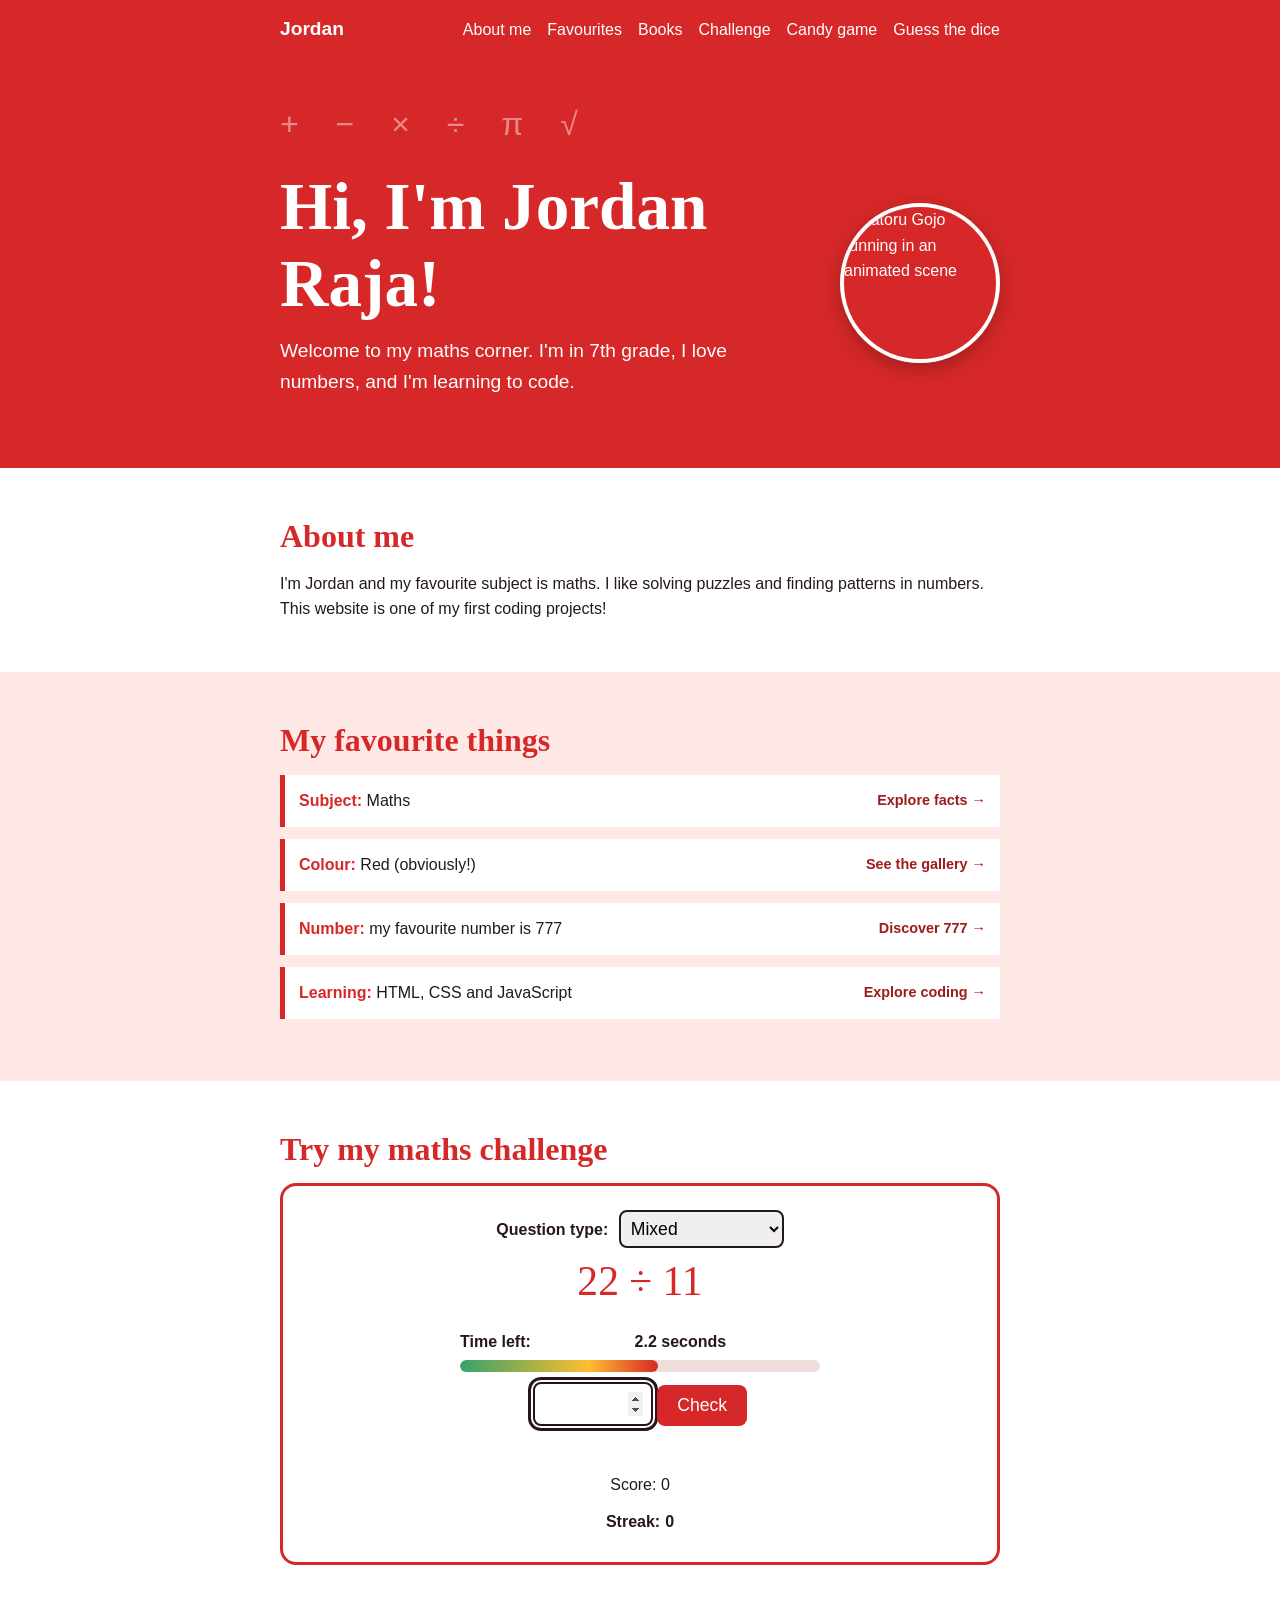
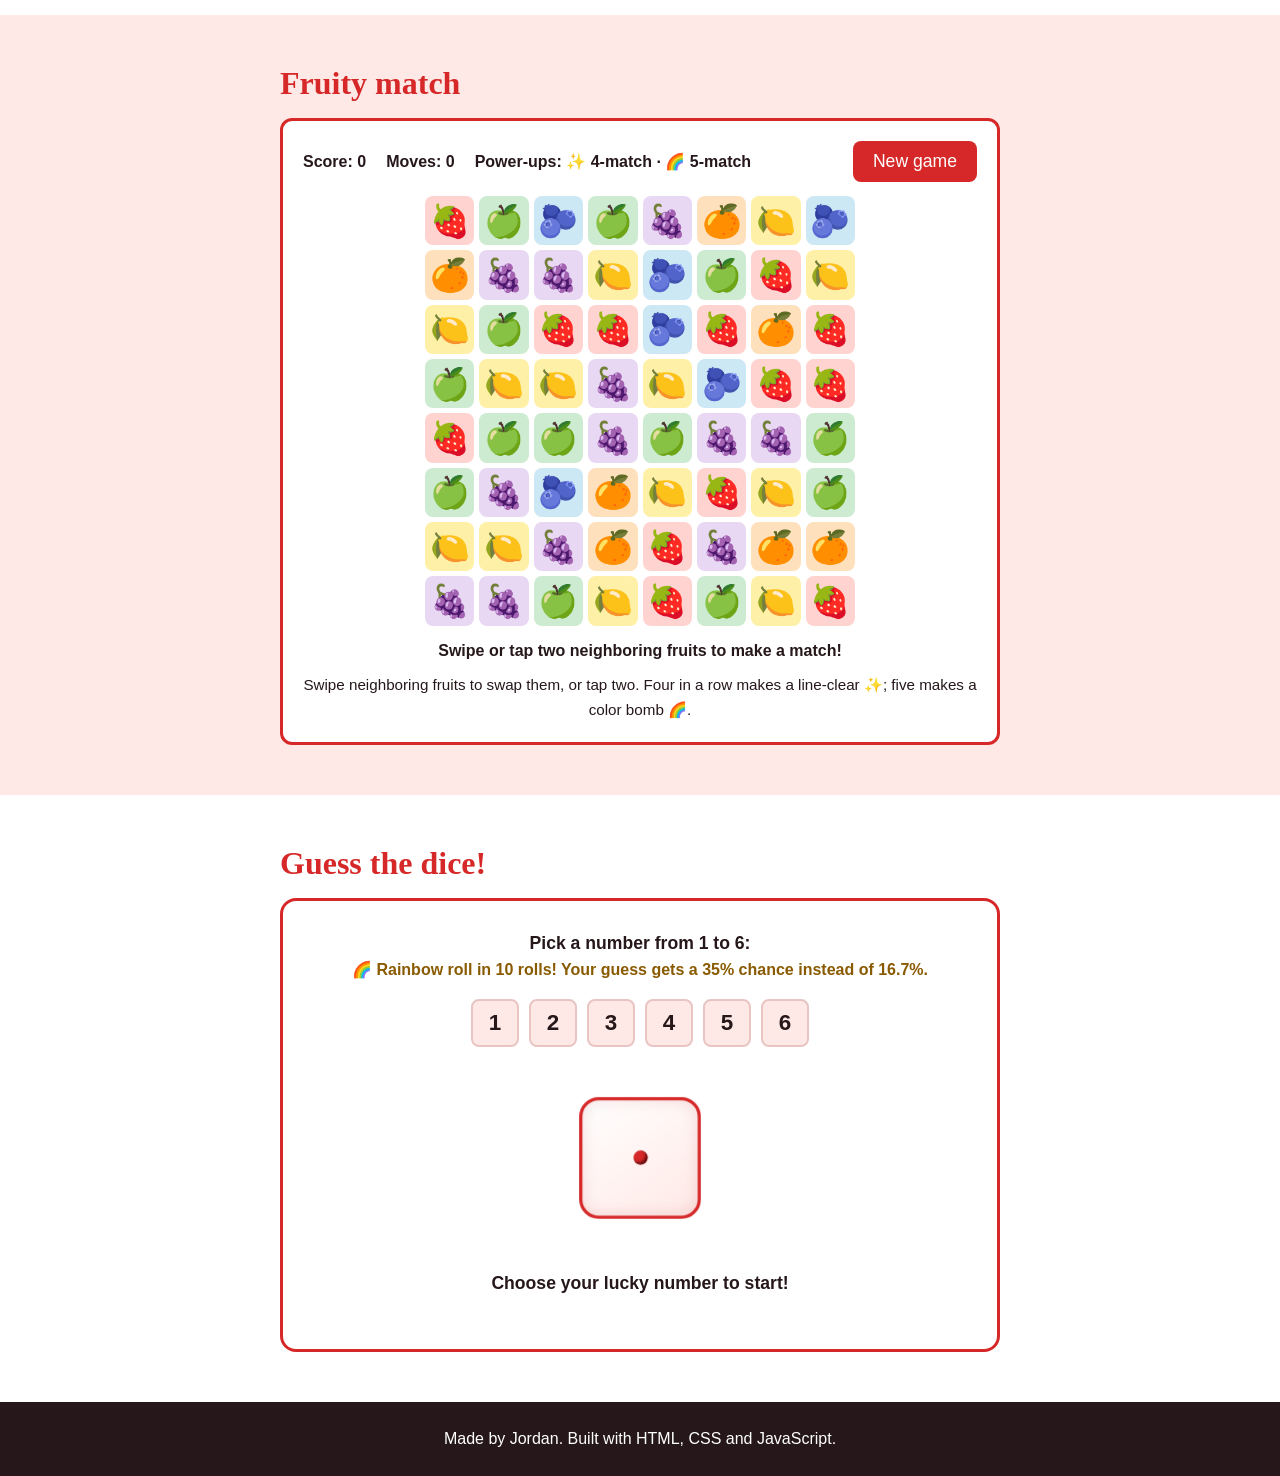
==== commit 1ba89510: "commite 9" ====
--- a/jordan.html
+++ b/jordan.html
@@ -71,6 +71,13 @@
     .quiz input { font-size: 1.3rem; width: 120px; padding: 8px; text-align: center; border: 2px solid var(--ink); border-radius: 8px; }
     .quiz select { font-size: 1.1rem; padding: 6px; border: 2px solid var(--ink); border-radius: 8px; margin-left: 6px; }
     .quiz label { font-weight: bold; }
+    .quiz-timer { display: grid; grid-template-columns: auto 1fr; align-items: center; gap: 5px 10px; max-width: 360px; margin: 14px auto 10px; font-weight: bold; }
+    .quiz-timer-track { grid-column: 1 / -1; height: 12px; overflow: hidden; border-radius: 999px; background: #f0dedd; }
+    .quiz-timer-fill { width: 100%; height: 100%; border-radius: inherit; background: linear-gradient(90deg, #36a269, #ffbd2e 65%, #d62828); transform-origin: left; transition: width 80ms linear; }
+    .quiz-streak { display: flex; min-height: 2em; align-items: center; justify-content: center; gap: 5px; margin-top: 8px; font-weight: bold; }
+    .quiz-flame { display: inline-block; font-size: var(--flame-size, 1em); line-height: 1; filter: drop-shadow(0 0 5px #ff8a00aa); animation: streak-flicker 420ms ease-in-out infinite alternate; }
+    .quiz-flame[hidden] { display: none; }
+    @keyframes streak-flicker { from { transform: rotate(-7deg) scale(.96); } to { transform: rotate(7deg) scale(1.08); } }
     .message { min-height: 1.8em; margin-top: 12px; font-weight: bold; }
     .score { margin-top: 6px; }
 
@@ -251,10 +258,17 @@
           <option value="divide">Division (÷)</option>
         </select>
         <div class="question" id="question">? × ?</div>
+        <div class="quiz-timer" role="timer" aria-label="Time remaining">
+          <span>Time left:</span><span id="timerText">4.0 seconds</span>
+          <div class="quiz-timer-track" id="timerTrack" role="progressbar" aria-label="Time remaining" aria-valuemin="0" aria-valuemax="4" aria-valuenow="4">
+            <div class="quiz-timer-fill" id="timerFill"></div>
+          </div>
+        </div>
         <input type="number" id="answer" aria-label="Your answer">
         <button id="checkBtn">Check</button>
         <p class="message" id="message"></p>
         <p class="score">Score: <span id="score">0</span></p>
+        <p class="quiz-streak" aria-live="polite">Streak: <span id="streak">0</span><span class="quiz-flame" id="streakFlame" aria-label="Fire streak" hidden>🔥</span></p>
       </div>
     </div>
   </section>
@@ -327,6 +341,15 @@
     const message = document.getElementById("message");
     const scoreBox = document.getElementById("score");
     const modeBox = document.getElementById("mode");
+    const timerText = document.getElementById("timerText");
+    const timerTrack = document.getElementById("timerTrack");
+    const timerFill = document.getElementById("timerFill");
+    const streakBox = document.getElementById("streak");
+    const streakFlame = document.getElementById("streakFlame");
+    const mathTimeLimit = 4000;
+    let mathStreak = 0;
+    let mathDeadline = 0;
+    let mathTimerInterval;
 
     // A helper that gives a random whole number from min to max
     function randomNumber(min, max) {
@@ -335,6 +358,7 @@
 
     // Make a new question
     function newQuestion() {
+      clearInterval(mathTimerInterval);
       // Which kind of question? If "Mixed", pick one at random
       let type = modeBox.value;
       if (type === "mixed") {
@@ -372,10 +396,62 @@
 
       answerBox.value = "";
       answerBox.focus();
+      mathDeadline = performance.now() + mathTimeLimit;
+      updateMathTimer();
+      mathTimerInterval = setInterval(updateMathTimer, 50);
+    }
+
+    function updateMathTimer() {
+      const timeLeft = Math.max(0, mathDeadline - performance.now());
+      const secondsLeft = timeLeft / 1000;
+      timerText.textContent = secondsLeft.toFixed(1) + (secondsLeft === 1 ? " second" : " seconds");
+      timerTrack.setAttribute("aria-valuenow", secondsLeft.toFixed(1));
+      timerFill.style.width = (secondsLeft / 4 * 100) + "%";
+      if (timeLeft === 0) handleMathTimeout();
+    }
+
+    function updateMathStreak() {
+      streakBox.textContent = mathStreak;
+      streakFlame.hidden = mathStreak < 10;
+      streakFlame.style.setProperty("--flame-size", Math.min(1 + (mathStreak - 10) * 0.08, 3) + "em");
+    }
+
+    function playMathAnswerSound(correct) {
+      if (!diceAudio) return;
+      if (diceAudio.state === "suspended") diceAudio.resume();
+      const startAt = diceAudio.currentTime + 0.02;
+      const notes = correct ? [659.25, 880] : [220, 164.81];
+      notes.forEach((frequency, index) => {
+        const noteStart = startAt + index * 0.12;
+        const oscillator = diceAudio.createOscillator();
+        const volume = diceAudio.createGain();
+        oscillator.type = correct ? "sine" : "triangle";
+        oscillator.frequency.setValueAtTime(frequency, noteStart);
+        volume.gain.setValueAtTime(0.0001, noteStart);
+        volume.gain.exponentialRampToValueAtTime(correct ? 0.1 : 0.08, noteStart + 0.015);
+        volume.gain.exponentialRampToValueAtTime(0.0001, noteStart + 0.2);
+        oscillator.connect(volume);
+        volume.connect(diceAudio.destination);
+        oscillator.start(noteStart);
+        oscillator.stop(noteStart + 0.21);
+      });
+    }
+
+    function handleMathTimeout() {
+      clearInterval(mathTimerInterval);
+      mathStreak = 0;
+      updateMathStreak();
+      playMathAnswerSound(false);
+      message.textContent = "Time's up! The answer was " + correctAnswer + ".";
+      newQuestion();
     }
 
     // Check the answer when the button is clicked
     function checkAnswer() {
+      if (performance.now() >= mathDeadline) {
+        handleMathTimeout();
+        return;
+      }
       if (answerBox.value === "") {
         message.textContent = "Type an answer first!";
         return;
@@ -383,8 +459,14 @@
       if (Number(answerBox.value) === correctAnswer) {
         score = score + 1;
         scoreBox.textContent = score;
+        playMathAnswerSound(true);
+        mathStreak++;
+        updateMathStreak();
         message.textContent = "Correct! Great job!";
       } else {
+        playMathAnswerSound(false);
+        mathStreak = 0;
+        updateMathStreak();
         message.textContent = "Not quite. The answer was " + correctAnswer + ".";
       }
       newQuestion();
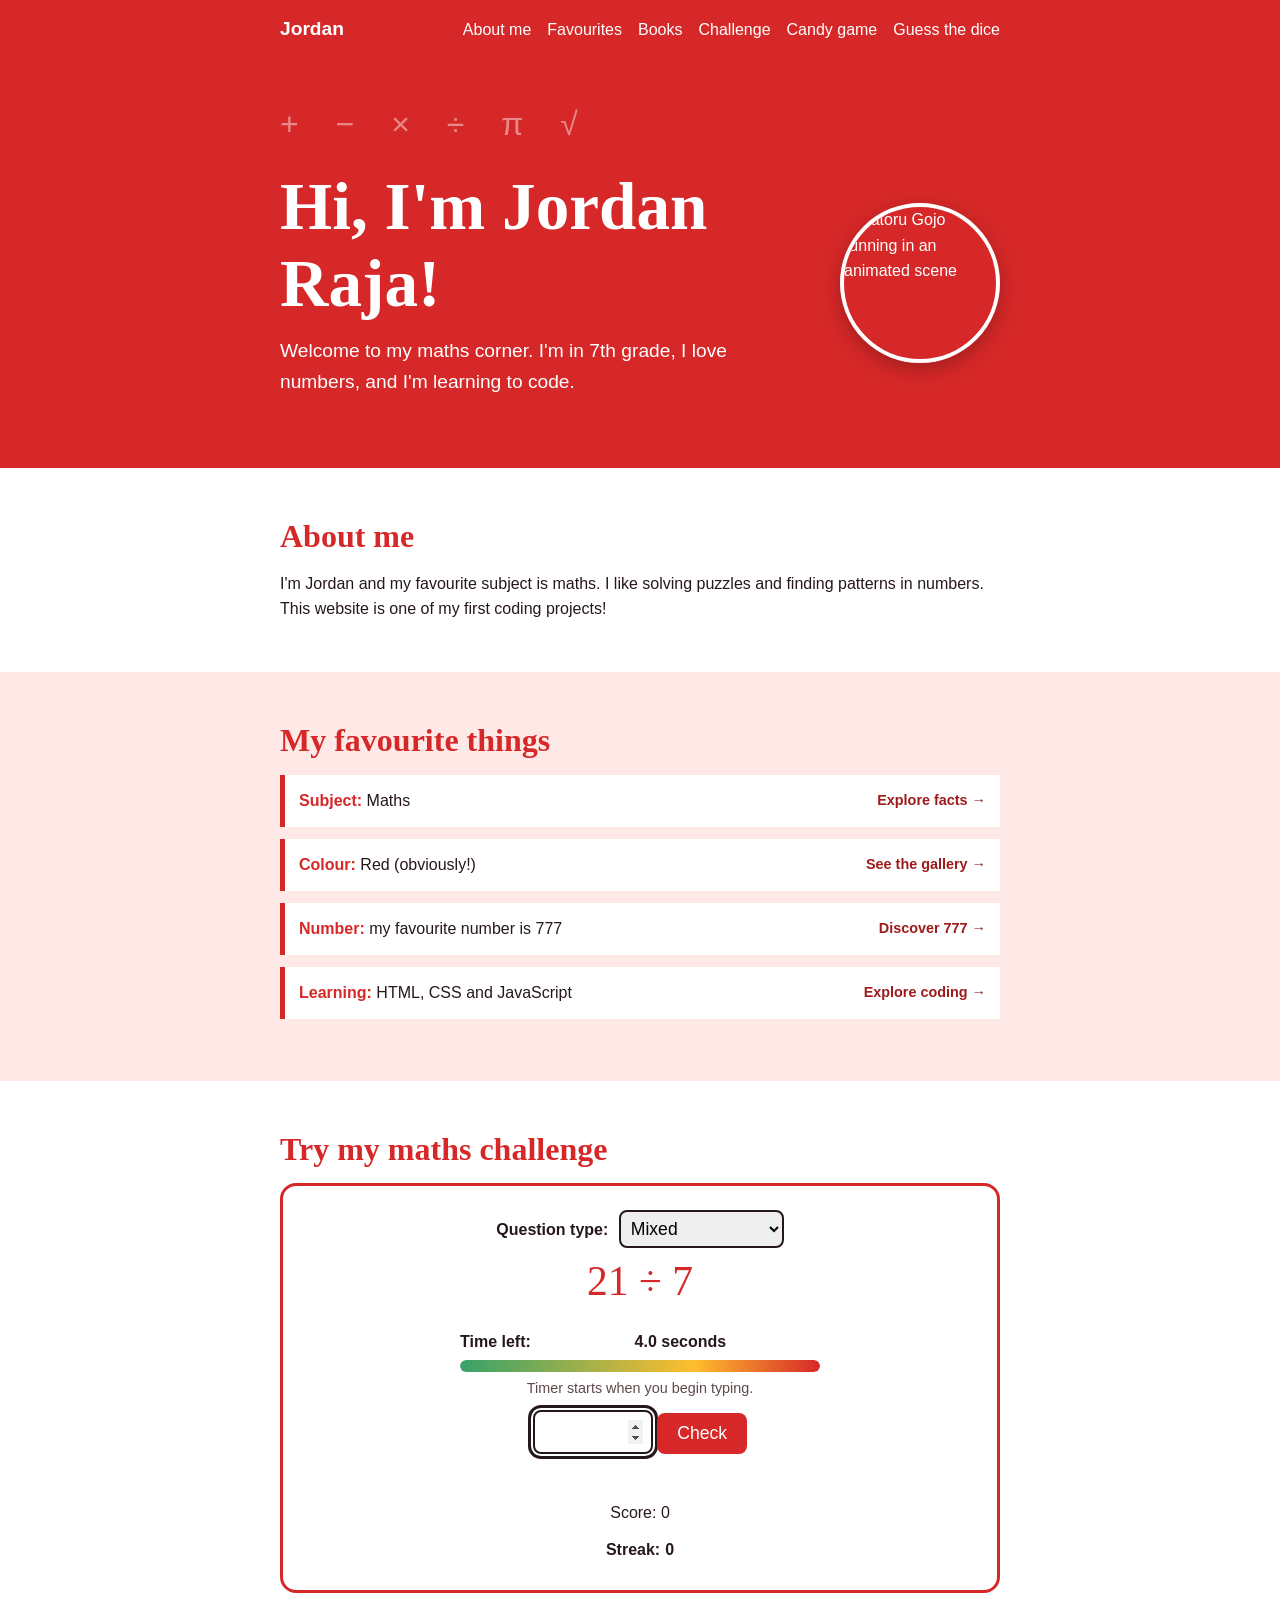
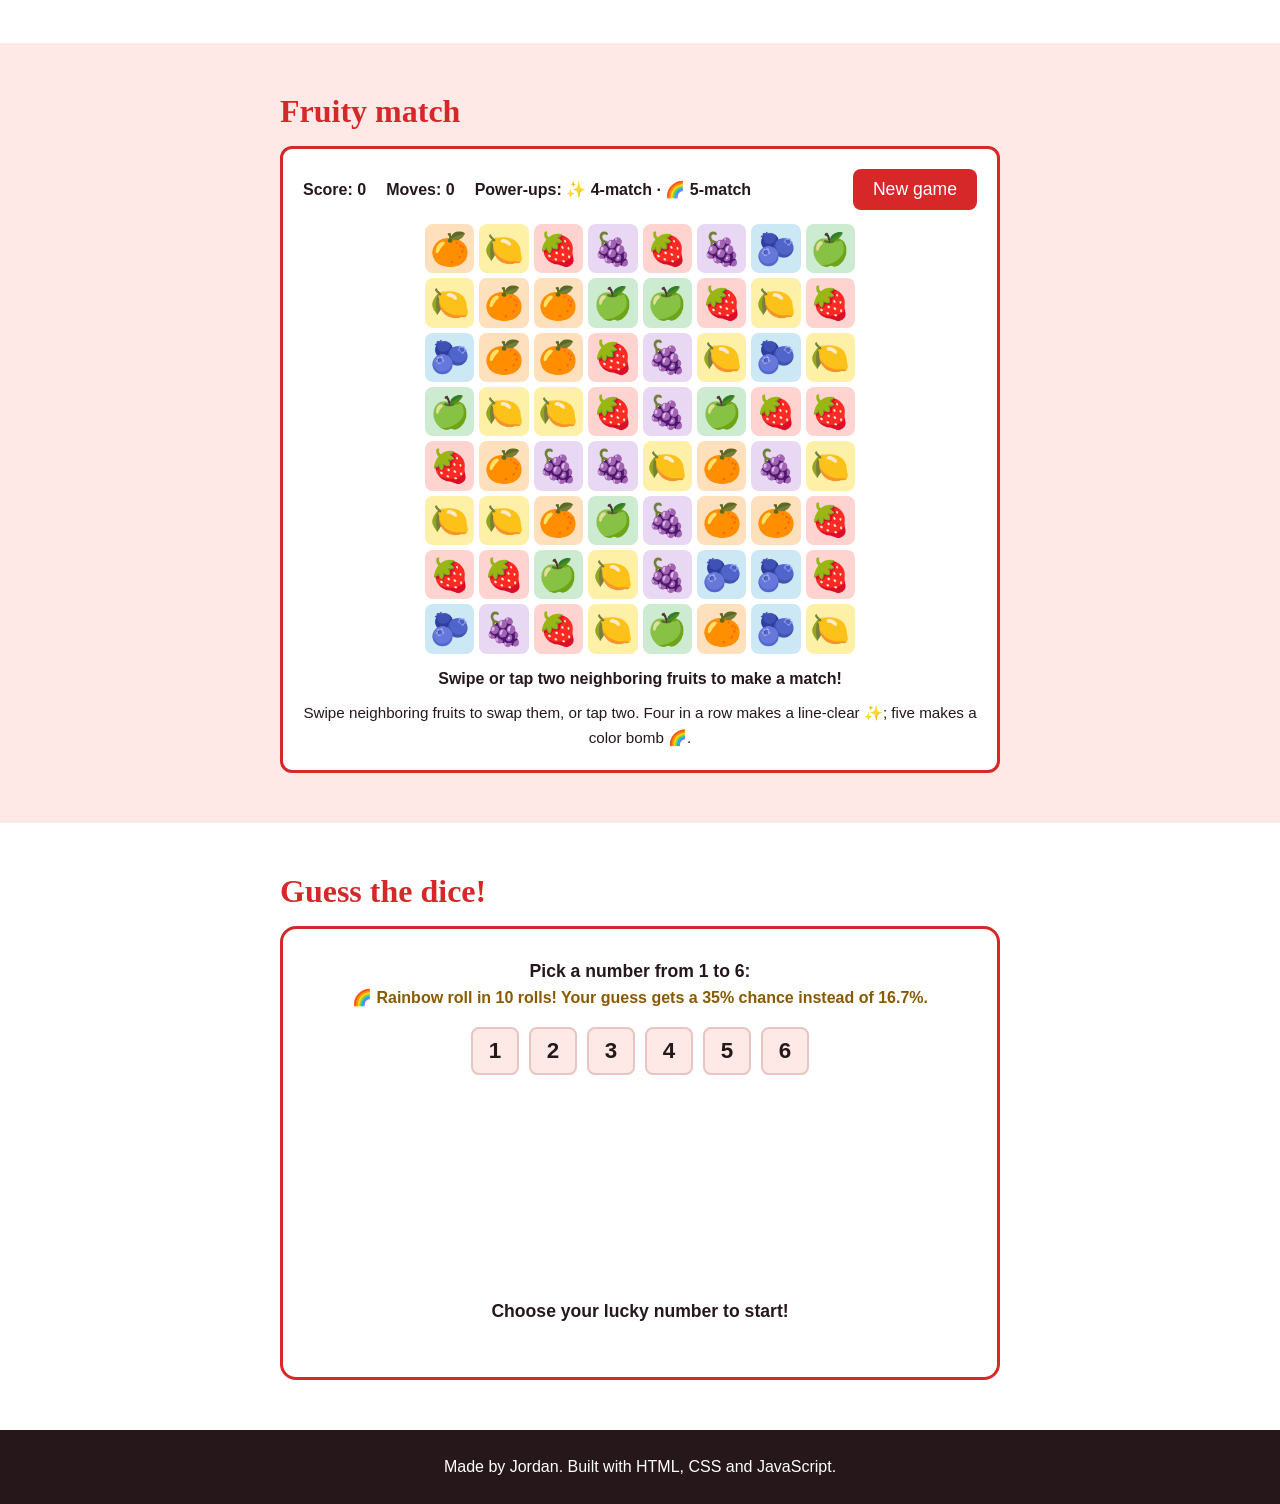
==== commit 53eb61cf: "comite 10" ====
--- a/jordan.html
+++ b/jordan.html
@@ -74,6 +74,7 @@
     .quiz-timer { display: grid; grid-template-columns: auto 1fr; align-items: center; gap: 5px 10px; max-width: 360px; margin: 14px auto 10px; font-weight: bold; }
     .quiz-timer-track { grid-column: 1 / -1; height: 12px; overflow: hidden; border-radius: 999px; background: #f0dedd; }
     .quiz-timer-fill { width: 100%; height: 100%; border-radius: inherit; background: linear-gradient(90deg, #36a269, #ffbd2e 65%, #d62828); transform-origin: left; transition: width 80ms linear; }
+    .quiz-timer-hint { grid-column: 1 / -1; color: #60484a; font-size: .9rem; font-weight: normal; }
     .quiz-streak { display: flex; min-height: 2em; align-items: center; justify-content: center; gap: 5px; margin-top: 8px; font-weight: bold; }
     .quiz-flame { display: inline-block; font-size: var(--flame-size, 1em); line-height: 1; filter: drop-shadow(0 0 5px #ff8a00aa); animation: streak-flicker 420ms ease-in-out infinite alternate; }
     .quiz-flame[hidden] { display: none; }
@@ -263,6 +264,7 @@
           <div class="quiz-timer-track" id="timerTrack" role="progressbar" aria-label="Time remaining" aria-valuemin="0" aria-valuemax="4" aria-valuenow="4">
             <div class="quiz-timer-fill" id="timerFill"></div>
           </div>
+          <span class="quiz-timer-hint" id="timerHint">Timer starts when you begin typing.</span>
         </div>
         <input type="number" id="answer" aria-label="Your answer">
         <button id="checkBtn">Check</button>
@@ -344,6 +346,7 @@
     const timerText = document.getElementById("timerText");
     const timerTrack = document.getElementById("timerTrack");
     const timerFill = document.getElementById("timerFill");
+    const timerHint = document.getElementById("timerHint");
     const streakBox = document.getElementById("streak");
     const streakFlame = document.getElementById("streakFlame");
     const mathTimeLimit = 4000;
@@ -396,18 +399,25 @@
 
       answerBox.value = "";
       answerBox.focus();
-      mathDeadline = performance.now() + mathTimeLimit;
+      mathDeadline = 0;
       updateMathTimer();
-      mathTimerInterval = setInterval(updateMathTimer, 50);
     }
 
     function updateMathTimer() {
-      const timeLeft = Math.max(0, mathDeadline - performance.now());
+      const timeLeft = mathDeadline === 0 ? mathTimeLimit : Math.max(0, mathDeadline - performance.now());
       const secondsLeft = timeLeft / 1000;
       timerText.textContent = secondsLeft.toFixed(1) + (secondsLeft === 1 ? " second" : " seconds");
       timerTrack.setAttribute("aria-valuenow", secondsLeft.toFixed(1));
       timerFill.style.width = (secondsLeft / 4 * 100) + "%";
-      if (timeLeft === 0) handleMathTimeout();
+      timerHint.textContent = mathDeadline === 0 ? "Timer starts when you begin typing." : "Hurry! Submit before the timer runs out.";
+      if (mathDeadline !== 0 && timeLeft === 0) handleMathTimeout();
+    }
+
+    function startMathTimer() {
+      if (mathDeadline !== 0) return;
+      mathDeadline = performance.now() + mathTimeLimit;
+      updateMathTimer();
+      mathTimerInterval = setInterval(updateMathTimer, 50);
     }
 
     function updateMathStreak() {
@@ -448,12 +458,16 @@
 
     // Check the answer when the button is clicked
     function checkAnswer() {
+      if (answerBox.value === "") {
+        message.textContent = "Type an answer to start the timer!";
+        answerBox.focus();
+        return;
+      }
+      if (mathDeadline === 0) {
+        startMathTimer();
+      }
       if (performance.now() >= mathDeadline) {
         handleMathTimeout();
-        return;
-      }
-      if (answerBox.value === "") {
-        message.textContent = "Type an answer first!";
         return;
       }
       if (Number(answerBox.value) === correctAnswer) {
@@ -476,6 +490,9 @@
     modeBox.addEventListener("change", newQuestion);
 
     document.getElementById("checkBtn").addEventListener("click", checkAnswer);
+    answerBox.addEventListener("input", function () {
+      if (answerBox.value !== "") startMathTimer();
+    });
 
     // Let the Enter key work too
     answerBox.addEventListener("keydown", function (event) {
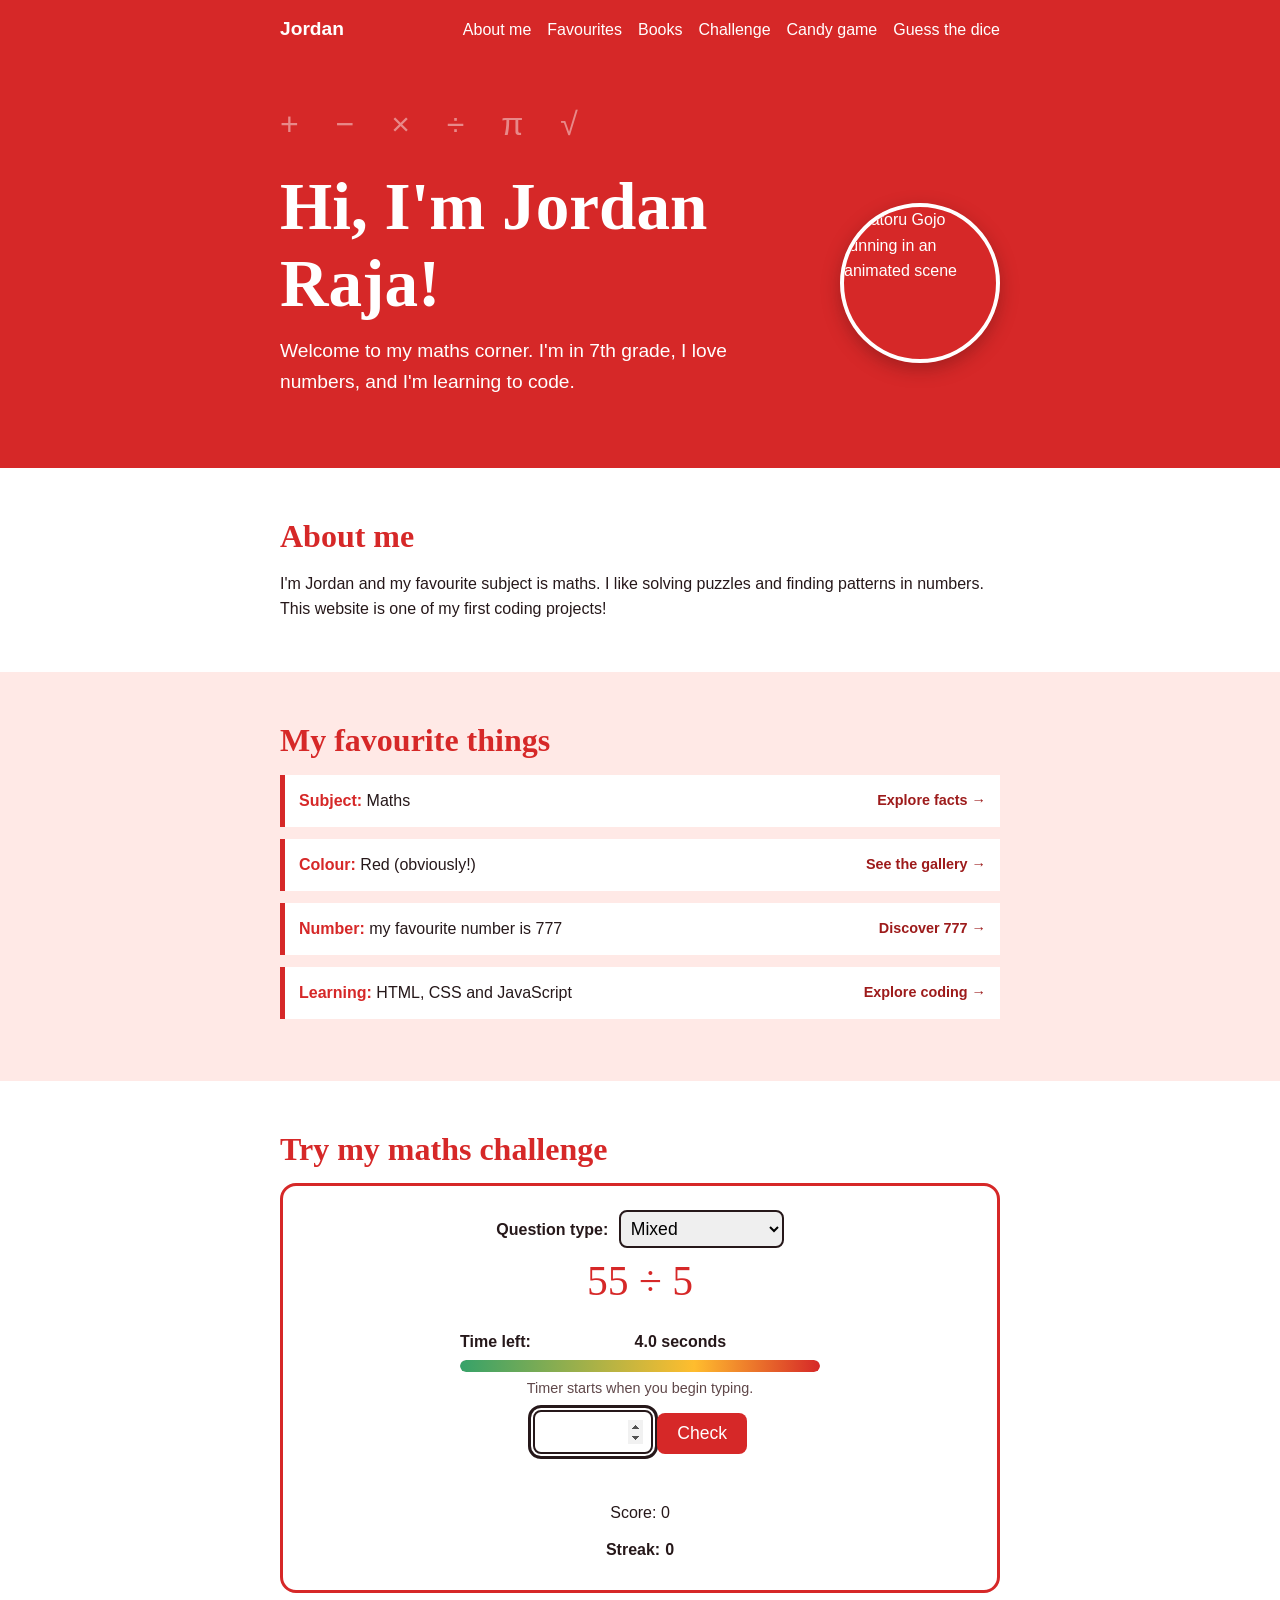
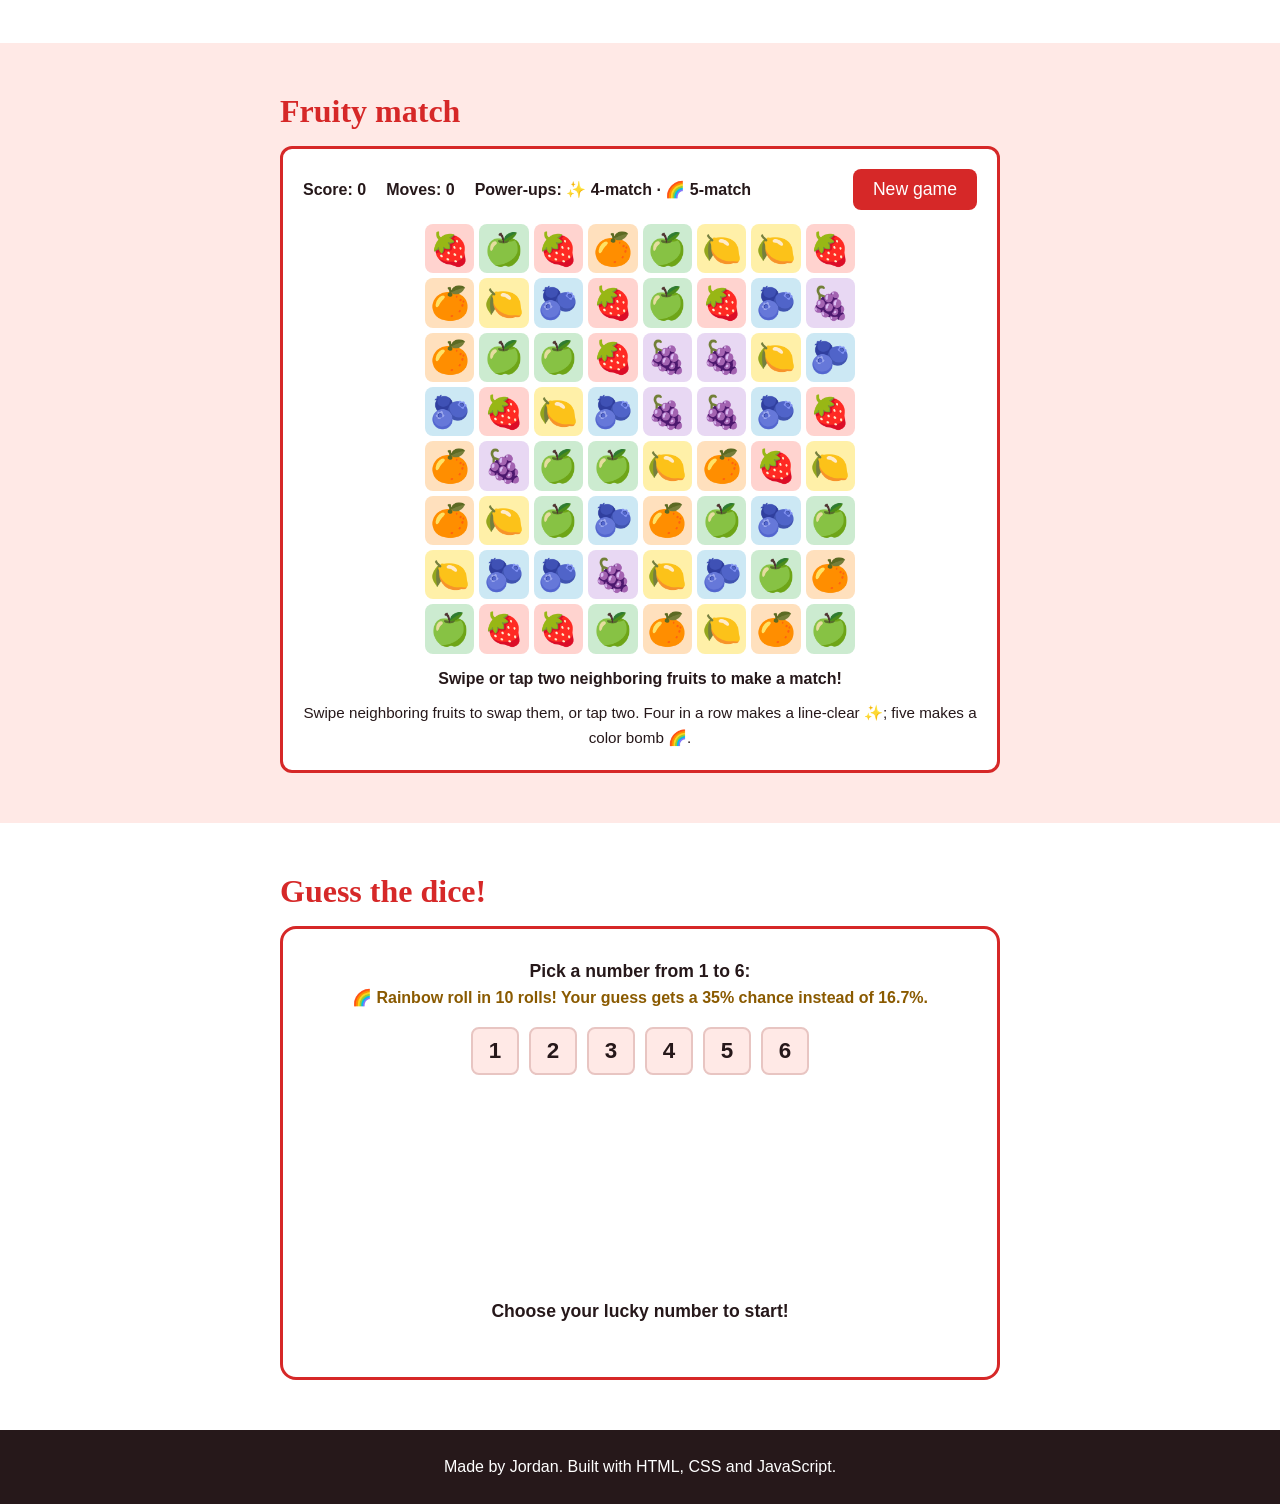
==== commit fe91839d: "commite 11" ====
--- a/jordan.html
+++ b/jordan.html
@@ -349,10 +349,13 @@
     const timerHint = document.getElementById("timerHint");
     const streakBox = document.getElementById("streak");
     const streakFlame = document.getElementById("streakFlame");
+    const mathChallengeSection = document.getElementById("challenge");
     const mathTimeLimit = 4000;
     let mathStreak = 0;
     let mathDeadline = 0;
     let mathTimerInterval;
+    let mathChallengeVisible = true;
+    const mathSoundNodes = new Set();
 
     // A helper that gives a random whole number from min to max
     function randomNumber(min, max) {
@@ -427,7 +430,7 @@
     }
 
     function playMathAnswerSound(correct) {
-      if (!diceAudio) return;
+      if (!diceAudio || !mathChallengeVisible) return;
       if (diceAudio.state === "suspended") diceAudio.resume();
       const startAt = diceAudio.currentTime + 0.02;
       const notes = correct ? [659.25, 880] : [220, 164.81];
@@ -442,9 +445,40 @@
         volume.gain.exponentialRampToValueAtTime(0.0001, noteStart + 0.2);
         oscillator.connect(volume);
         volume.connect(diceAudio.destination);
+        const soundNode = { oscillator, volume };
+        mathSoundNodes.add(soundNode);
+        oscillator.addEventListener("ended", () => {
+          mathSoundNodes.delete(soundNode);
+          oscillator.disconnect();
+          volume.disconnect();
+        }, { once: true });
         oscillator.start(noteStart);
         oscillator.stop(noteStart + 0.21);
       });
+    }
+
+    function stopMathAnswerSound() {
+      mathSoundNodes.forEach(({ oscillator, volume }) => {
+        oscillator.stop();
+        oscillator.disconnect();
+        volume.disconnect();
+      });
+      mathSoundNodes.clear();
+    }
+
+    if ("IntersectionObserver" in window) {
+      const mathSectionObserver = new IntersectionObserver(entries => {
+        const sectionIsVisible = entries.some(entry => entry.isIntersecting);
+        mathChallengeVisible = sectionIsVisible;
+        if (!sectionIsVisible) stopMathAnswerSound();
+      });
+      mathSectionObserver.observe(mathChallengeSection);
+    } else {
+      window.addEventListener("scroll", () => {
+        const bounds = mathChallengeSection.getBoundingClientRect();
+        mathChallengeVisible = bounds.bottom > 0 && bounds.top < window.innerHeight;
+        if (!mathChallengeVisible) stopMathAnswerSound();
+      }, { passive: true });
     }
 
     function handleMathTimeout() {
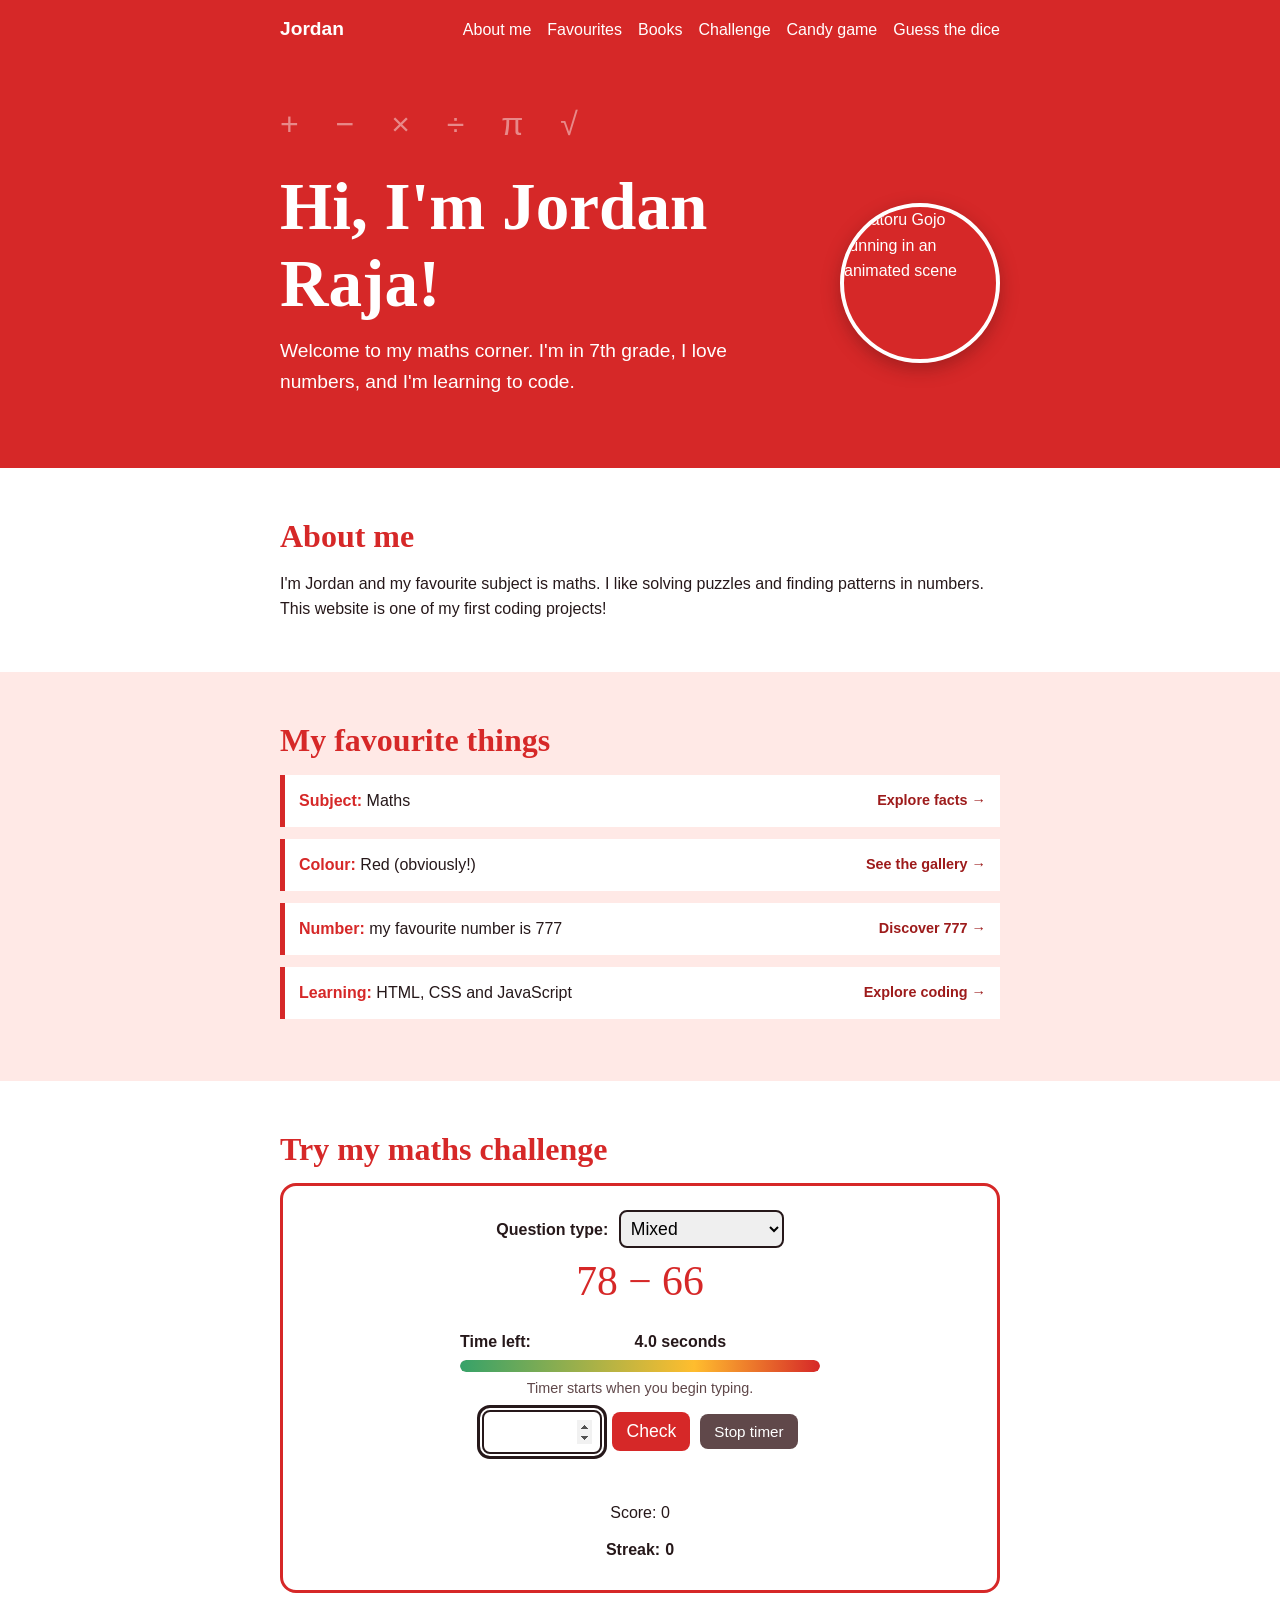
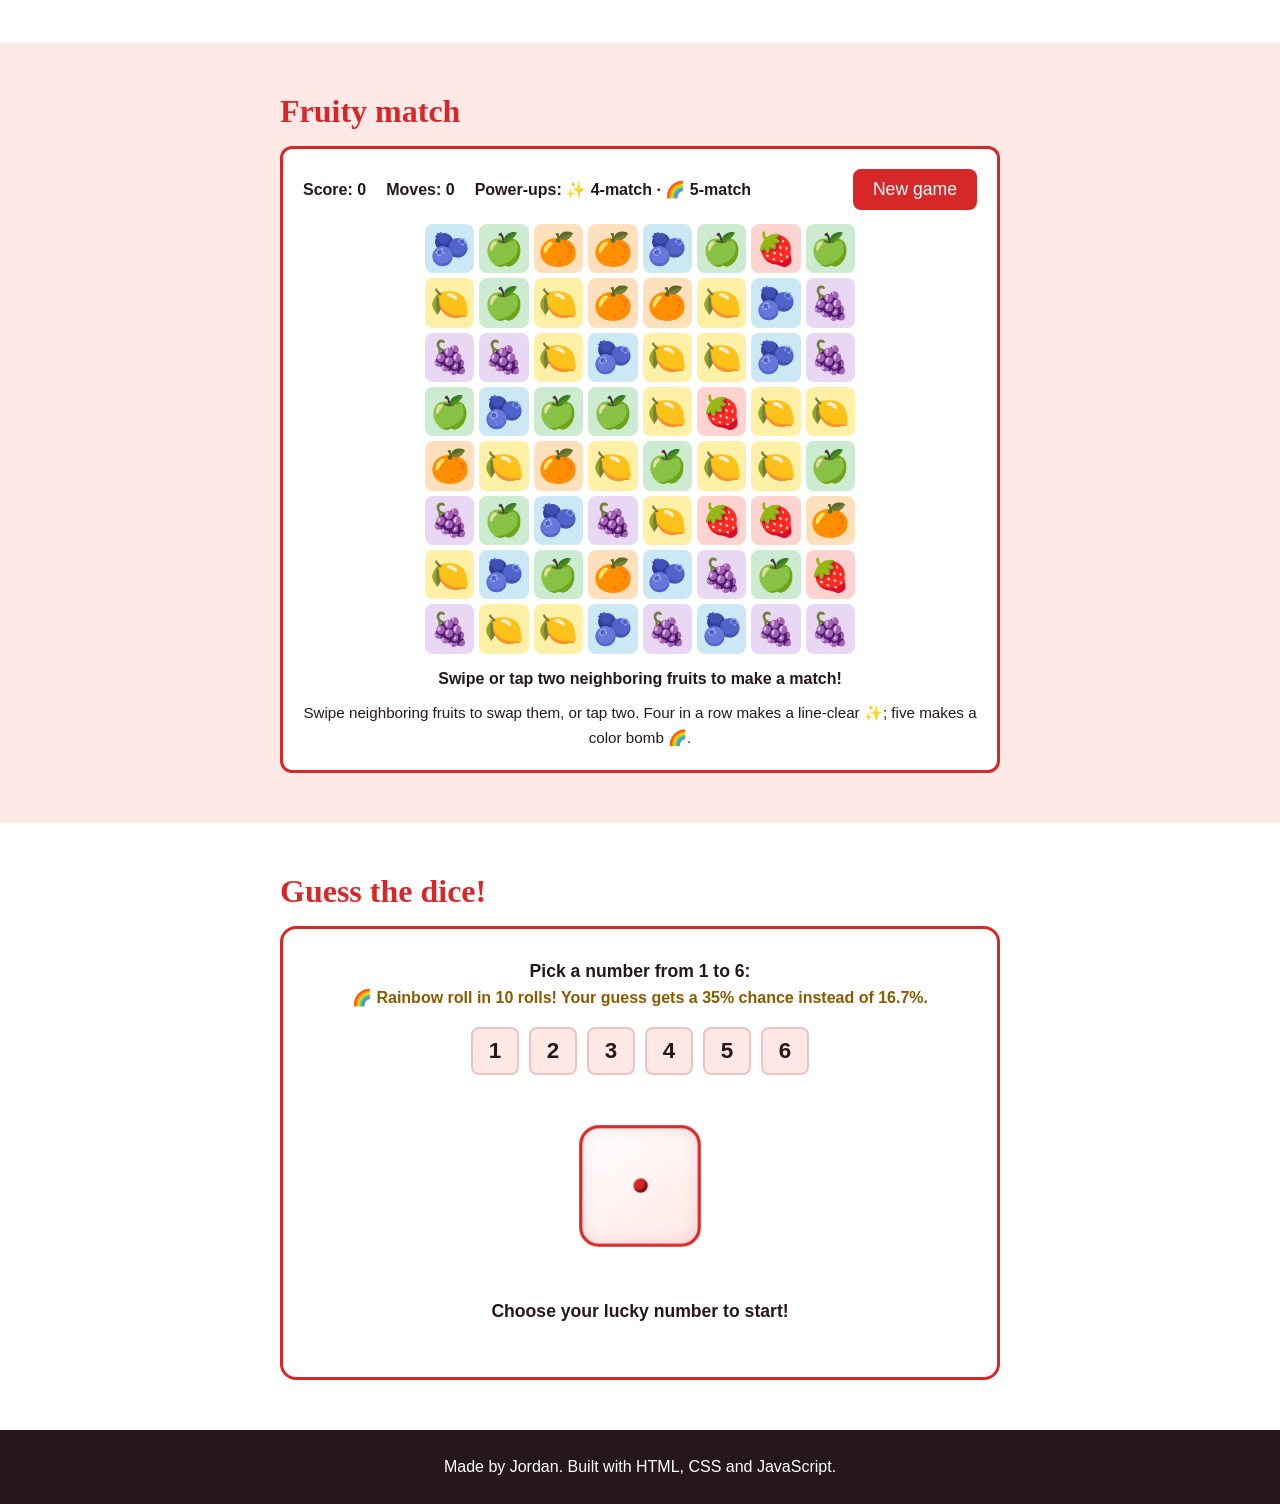
==== commit 502785db: "commite 12" ====
--- a/jordan.html
+++ b/jordan.html
@@ -75,6 +75,12 @@
     .quiz-timer-track { grid-column: 1 / -1; height: 12px; overflow: hidden; border-radius: 999px; background: #f0dedd; }
     .quiz-timer-fill { width: 100%; height: 100%; border-radius: inherit; background: linear-gradient(90deg, #36a269, #ffbd2e 65%, #d62828); transform-origin: left; transition: width 80ms linear; }
     .quiz-timer-hint { grid-column: 1 / -1; color: #60484a; font-size: .9rem; font-weight: normal; }
+    .quiz-controls { display: flex; justify-content: center; flex-wrap: wrap; align-items: center; gap: 10px; margin-top: 10px; }
+    .quiz-controls input { margin: 0; }
+    .quiz-controls button { padding: 9px 14px; }
+    .quiz-controls .stop-timer-button { background: #60484a; font-size: .95rem; }
+    .quiz-controls .stop-timer-button:hover { background: #3f2d2e; }
+    .quiz-controls .stop-timer-button:disabled { cursor: default; opacity: .7; }
     .quiz-streak { display: flex; min-height: 2em; align-items: center; justify-content: center; gap: 5px; margin-top: 8px; font-weight: bold; }
     .quiz-flame { display: inline-block; font-size: var(--flame-size, 1em); line-height: 1; filter: drop-shadow(0 0 5px #ff8a00aa); animation: streak-flicker 420ms ease-in-out infinite alternate; }
     .quiz-flame[hidden] { display: none; }
@@ -266,8 +272,11 @@
           </div>
           <span class="quiz-timer-hint" id="timerHint">Timer starts when you begin typing.</span>
         </div>
-        <input type="number" id="answer" aria-label="Your answer">
-        <button id="checkBtn">Check</button>
+        <div class="quiz-controls">
+          <input type="number" id="answer" aria-label="Your answer">
+          <button id="checkBtn">Check</button>
+          <button type="button" class="stop-timer-button" id="stopTimerBtn">Stop timer</button>
+        </div>
         <p class="message" id="message"></p>
         <p class="score">Score: <span id="score">0</span></p>
         <p class="quiz-streak" aria-live="polite">Streak: <span id="streak">0</span><span class="quiz-flame" id="streakFlame" aria-label="Fire streak" hidden>🔥</span></p>
@@ -343,6 +352,7 @@
     const message = document.getElementById("message");
     const scoreBox = document.getElementById("score");
     const modeBox = document.getElementById("mode");
+    const stopTimerButton = document.getElementById("stopTimerBtn");
     const timerText = document.getElementById("timerText");
     const timerTrack = document.getElementById("timerTrack");
     const timerFill = document.getElementById("timerFill");
@@ -353,6 +363,8 @@
     const mathTimeLimit = 4000;
     let mathStreak = 0;
     let mathDeadline = 0;
+    let mathTimerStopped = false;
+    let mathRemainingMs = mathTimeLimit;
     let mathTimerInterval;
     let mathChallengeVisible = true;
     const mathSoundNodes = new Set();
@@ -403,24 +415,49 @@
       answerBox.value = "";
       answerBox.focus();
       mathDeadline = 0;
+      mathTimerStopped = false;
+      mathRemainingMs = mathTimeLimit;
+      stopTimerButton.disabled = false;
+      stopTimerButton.textContent = "Stop timer";
       updateMathTimer();
     }
 
     function updateMathTimer() {
-      const timeLeft = mathDeadline === 0 ? mathTimeLimit : Math.max(0, mathDeadline - performance.now());
+      const timeLeft = mathTimerStopped
+        ? mathRemainingMs
+        : mathDeadline === 0
+          ? mathTimeLimit
+          : Math.max(0, mathDeadline - performance.now());
       const secondsLeft = timeLeft / 1000;
-      timerText.textContent = secondsLeft.toFixed(1) + (secondsLeft === 1 ? " second" : " seconds");
+      timerText.textContent = mathTimerStopped
+        ? "Stopped at " + secondsLeft.toFixed(1) + "s"
+        : secondsLeft.toFixed(1) + (secondsLeft === 1 ? " second" : " seconds");
       timerTrack.setAttribute("aria-valuenow", secondsLeft.toFixed(1));
       timerFill.style.width = (secondsLeft / 4 * 100) + "%";
-      timerHint.textContent = mathDeadline === 0 ? "Timer starts when you begin typing." : "Hurry! Submit before the timer runs out.";
+      timerHint.textContent = mathTimerStopped
+        ? "Timer stopped — take your time. This answer won't add to your speed streak."
+        : mathDeadline === 0
+          ? "Timer starts when you begin typing."
+          : "Hurry! Submit before the timer runs out.";
       if (mathDeadline !== 0 && timeLeft === 0) handleMathTimeout();
     }
 
     function startMathTimer() {
-      if (mathDeadline !== 0) return;
+      if (mathDeadline !== 0 || mathTimerStopped) return;
       mathDeadline = performance.now() + mathTimeLimit;
       updateMathTimer();
       mathTimerInterval = setInterval(updateMathTimer, 50);
+    }
+
+    function stopMathTimer() {
+      if (mathTimerStopped) return;
+      if (mathDeadline !== 0) mathRemainingMs = Math.max(0, mathDeadline - performance.now());
+      clearInterval(mathTimerInterval);
+      mathDeadline = 0;
+      mathTimerStopped = true;
+      stopTimerButton.disabled = true;
+      stopTimerButton.textContent = "Timer stopped";
+      updateMathTimer();
     }
 
     function updateMathStreak() {
@@ -497,10 +534,10 @@
         answerBox.focus();
         return;
       }
-      if (mathDeadline === 0) {
+      if (mathDeadline === 0 && !mathTimerStopped) {
         startMathTimer();
       }
-      if (performance.now() >= mathDeadline) {
+      if (!mathTimerStopped && performance.now() >= mathDeadline) {
         handleMathTimeout();
         return;
       }
@@ -508,9 +545,11 @@
         score = score + 1;
         scoreBox.textContent = score;
         playMathAnswerSound(true);
-        mathStreak++;
+        if (!mathTimerStopped) mathStreak++;
         updateMathStreak();
-        message.textContent = "Correct! Great job!";
+        message.textContent = mathTimerStopped
+          ? "Correct! Great job! (Timer was stopped, so no speed streak.)"
+          : "Correct! Great job!";
       } else {
         playMathAnswerSound(false);
         mathStreak = 0;
@@ -524,6 +563,7 @@
     modeBox.addEventListener("change", newQuestion);
 
     document.getElementById("checkBtn").addEventListener("click", checkAnswer);
+    stopTimerButton.addEventListener("click", stopMathTimer);
     answerBox.addEventListener("input", function () {
       if (answerBox.value !== "") startMathTimer();
     });
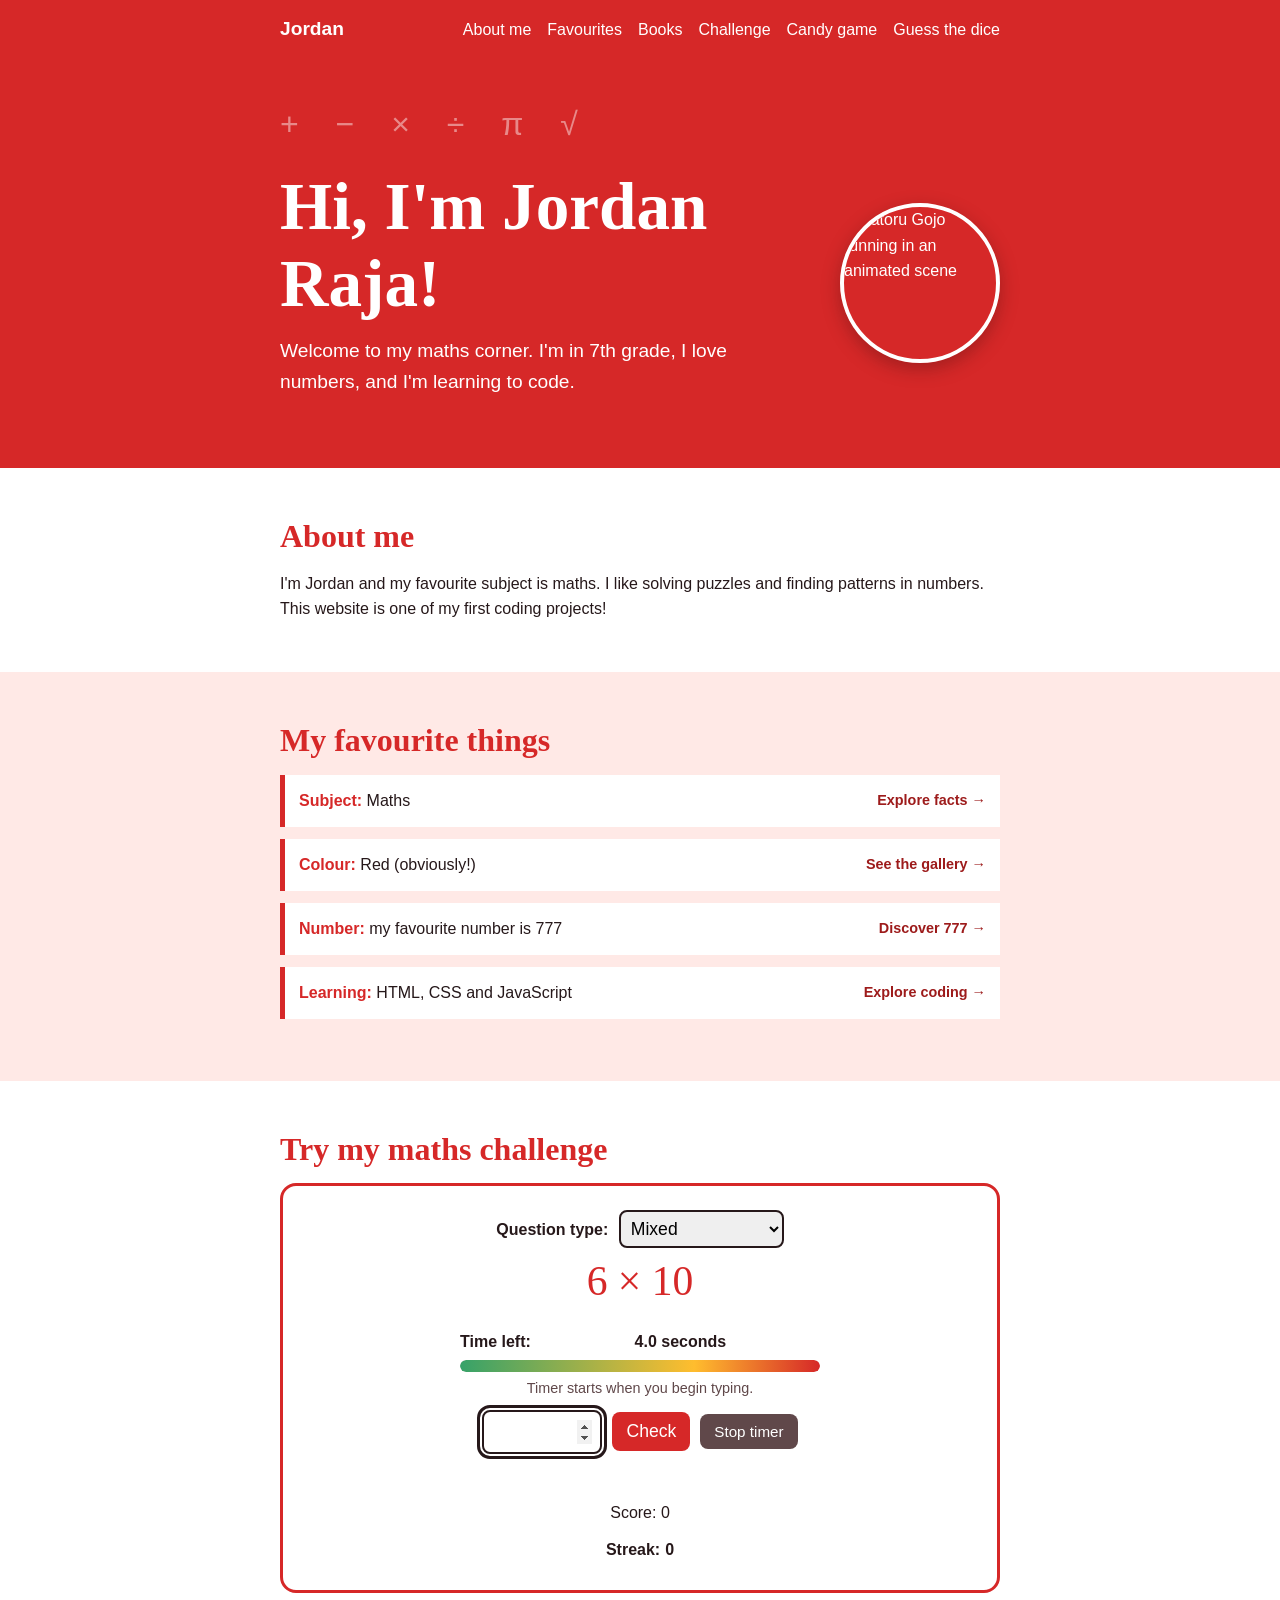
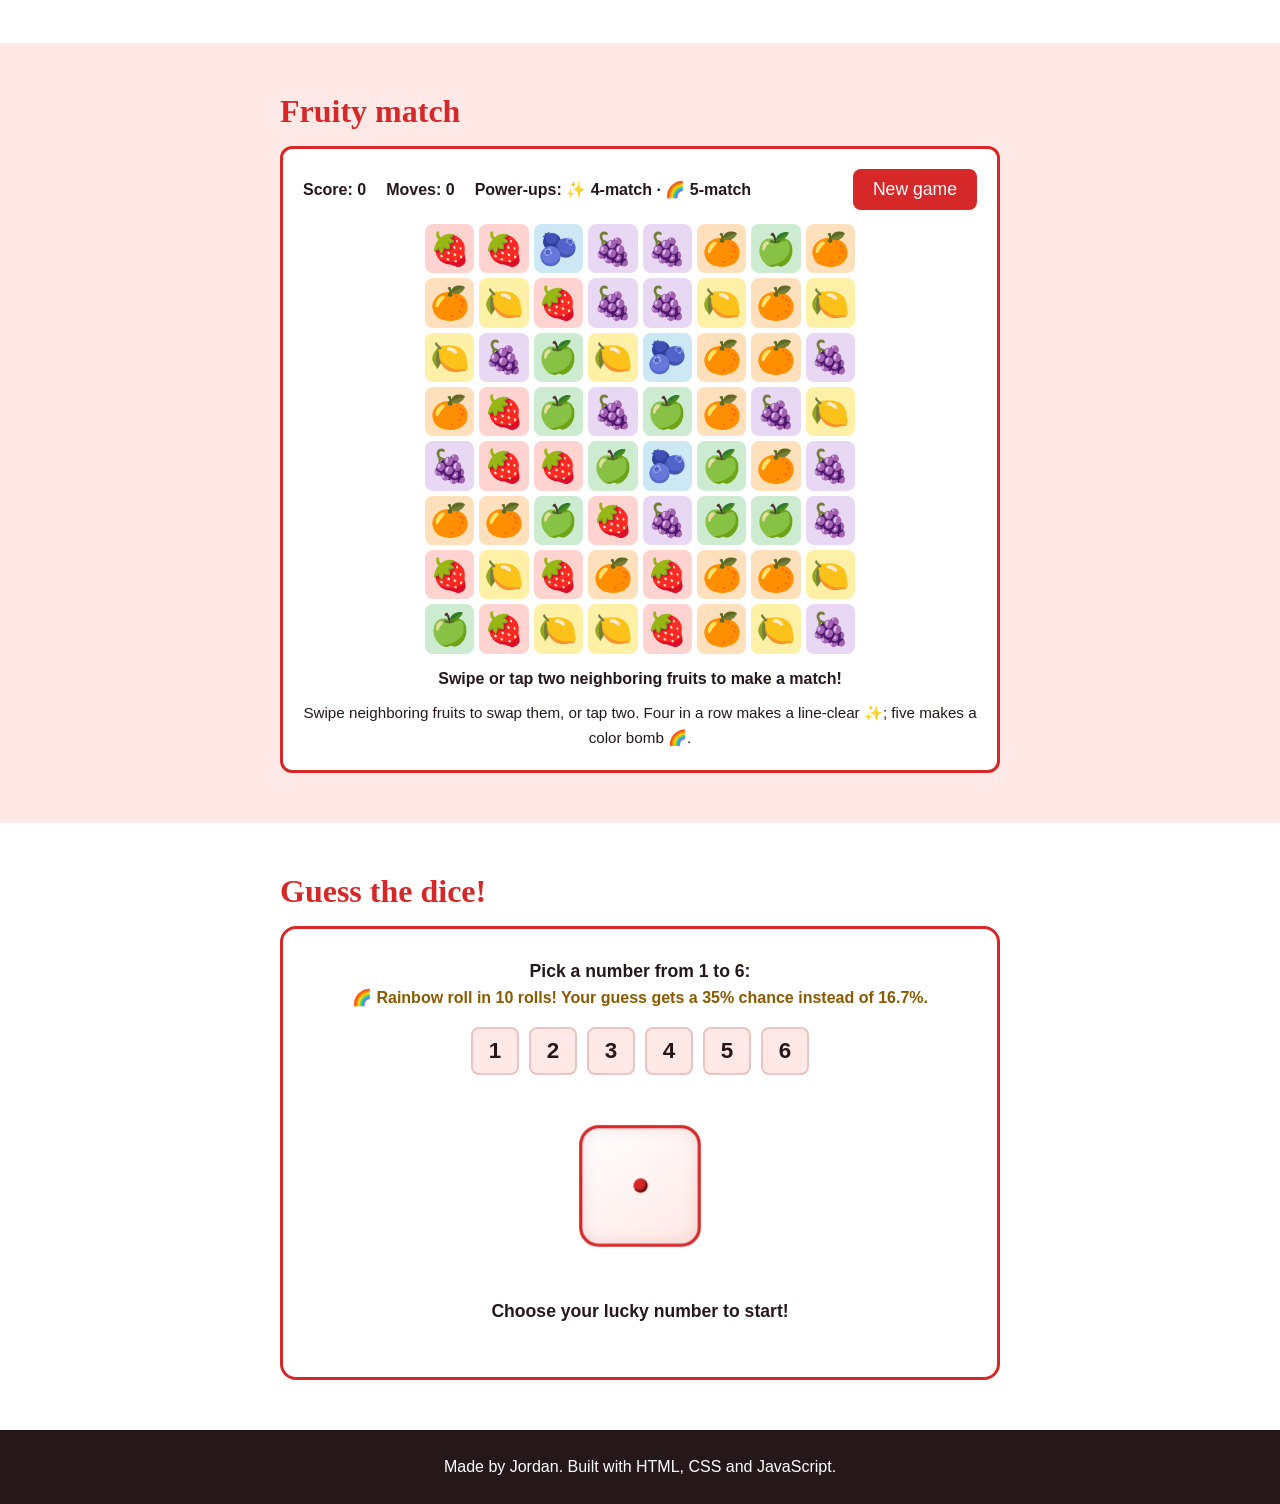
==== commit 9f6d7245: "commit 13" ====
--- a/jordan.html
+++ b/jordan.html
@@ -81,6 +81,7 @@
     .quiz-controls .stop-timer-button { background: #60484a; font-size: .95rem; }
     .quiz-controls .stop-timer-button:hover { background: #3f2d2e; }
     .quiz-controls .stop-timer-button:disabled { cursor: default; opacity: .7; }
+    .quiz-controls button[hidden] { display: none; }
     .quiz-streak { display: flex; min-height: 2em; align-items: center; justify-content: center; gap: 5px; margin-top: 8px; font-weight: bold; }
     .quiz-flame { display: inline-block; font-size: var(--flame-size, 1em); line-height: 1; filter: drop-shadow(0 0 5px #ff8a00aa); animation: streak-flicker 420ms ease-in-out infinite alternate; }
     .quiz-flame[hidden] { display: none; }
@@ -276,6 +277,7 @@
           <input type="number" id="answer" aria-label="Your answer">
           <button id="checkBtn">Check</button>
           <button type="button" class="stop-timer-button" id="stopTimerBtn">Stop timer</button>
+          <button type="button" class="stop-timer-button" id="resumeTimerBtn" hidden>Turn timer back on</button>
         </div>
         <p class="message" id="message"></p>
         <p class="score">Score: <span id="score">0</span></p>
@@ -353,6 +355,7 @@
     const scoreBox = document.getElementById("score");
     const modeBox = document.getElementById("mode");
     const stopTimerButton = document.getElementById("stopTimerBtn");
+    const resumeTimerButton = document.getElementById("resumeTimerBtn");
     const timerText = document.getElementById("timerText");
     const timerTrack = document.getElementById("timerTrack");
     const timerFill = document.getElementById("timerFill");
@@ -364,6 +367,7 @@
     let mathStreak = 0;
     let mathDeadline = 0;
     let mathTimerStopped = false;
+    let mathTimerWasRunning = false;
     let mathRemainingMs = mathTimeLimit;
     let mathTimerInterval;
     let mathChallengeVisible = true;
@@ -416,9 +420,12 @@
       answerBox.focus();
       mathDeadline = 0;
       mathTimerStopped = false;
+      mathTimerWasRunning = false;
       mathRemainingMs = mathTimeLimit;
       stopTimerButton.disabled = false;
+      stopTimerButton.hidden = false;
       stopTimerButton.textContent = "Stop timer";
+      resumeTimerButton.hidden = true;
       updateMathTimer();
     }
 
@@ -451,12 +458,26 @@
 
     function stopMathTimer() {
       if (mathTimerStopped) return;
-      if (mathDeadline !== 0) mathRemainingMs = Math.max(0, mathDeadline - performance.now());
+      mathTimerWasRunning = mathDeadline !== 0;
+      if (mathTimerWasRunning) mathRemainingMs = Math.max(0, mathDeadline - performance.now());
       clearInterval(mathTimerInterval);
       mathDeadline = 0;
       mathTimerStopped = true;
-      stopTimerButton.disabled = true;
-      stopTimerButton.textContent = "Timer stopped";
+      stopTimerButton.hidden = true;
+      resumeTimerButton.hidden = false;
+      updateMathTimer();
+    }
+
+    function resumeMathTimer() {
+      if (!mathTimerStopped) return;
+      mathTimerStopped = false;
+      stopTimerButton.hidden = false;
+      resumeTimerButton.hidden = true;
+      if (mathTimerWasRunning) {
+        mathDeadline = performance.now() + mathRemainingMs;
+        mathTimerInterval = setInterval(updateMathTimer, 50);
+      }
+      mathTimerWasRunning = false;
       updateMathTimer();
     }
 
@@ -564,6 +585,7 @@
 
     document.getElementById("checkBtn").addEventListener("click", checkAnswer);
     stopTimerButton.addEventListener("click", stopMathTimer);
+    resumeTimerButton.addEventListener("click", resumeMathTimer);
     answerBox.addEventListener("input", function () {
       if (answerBox.value !== "") startMathTimer();
     });
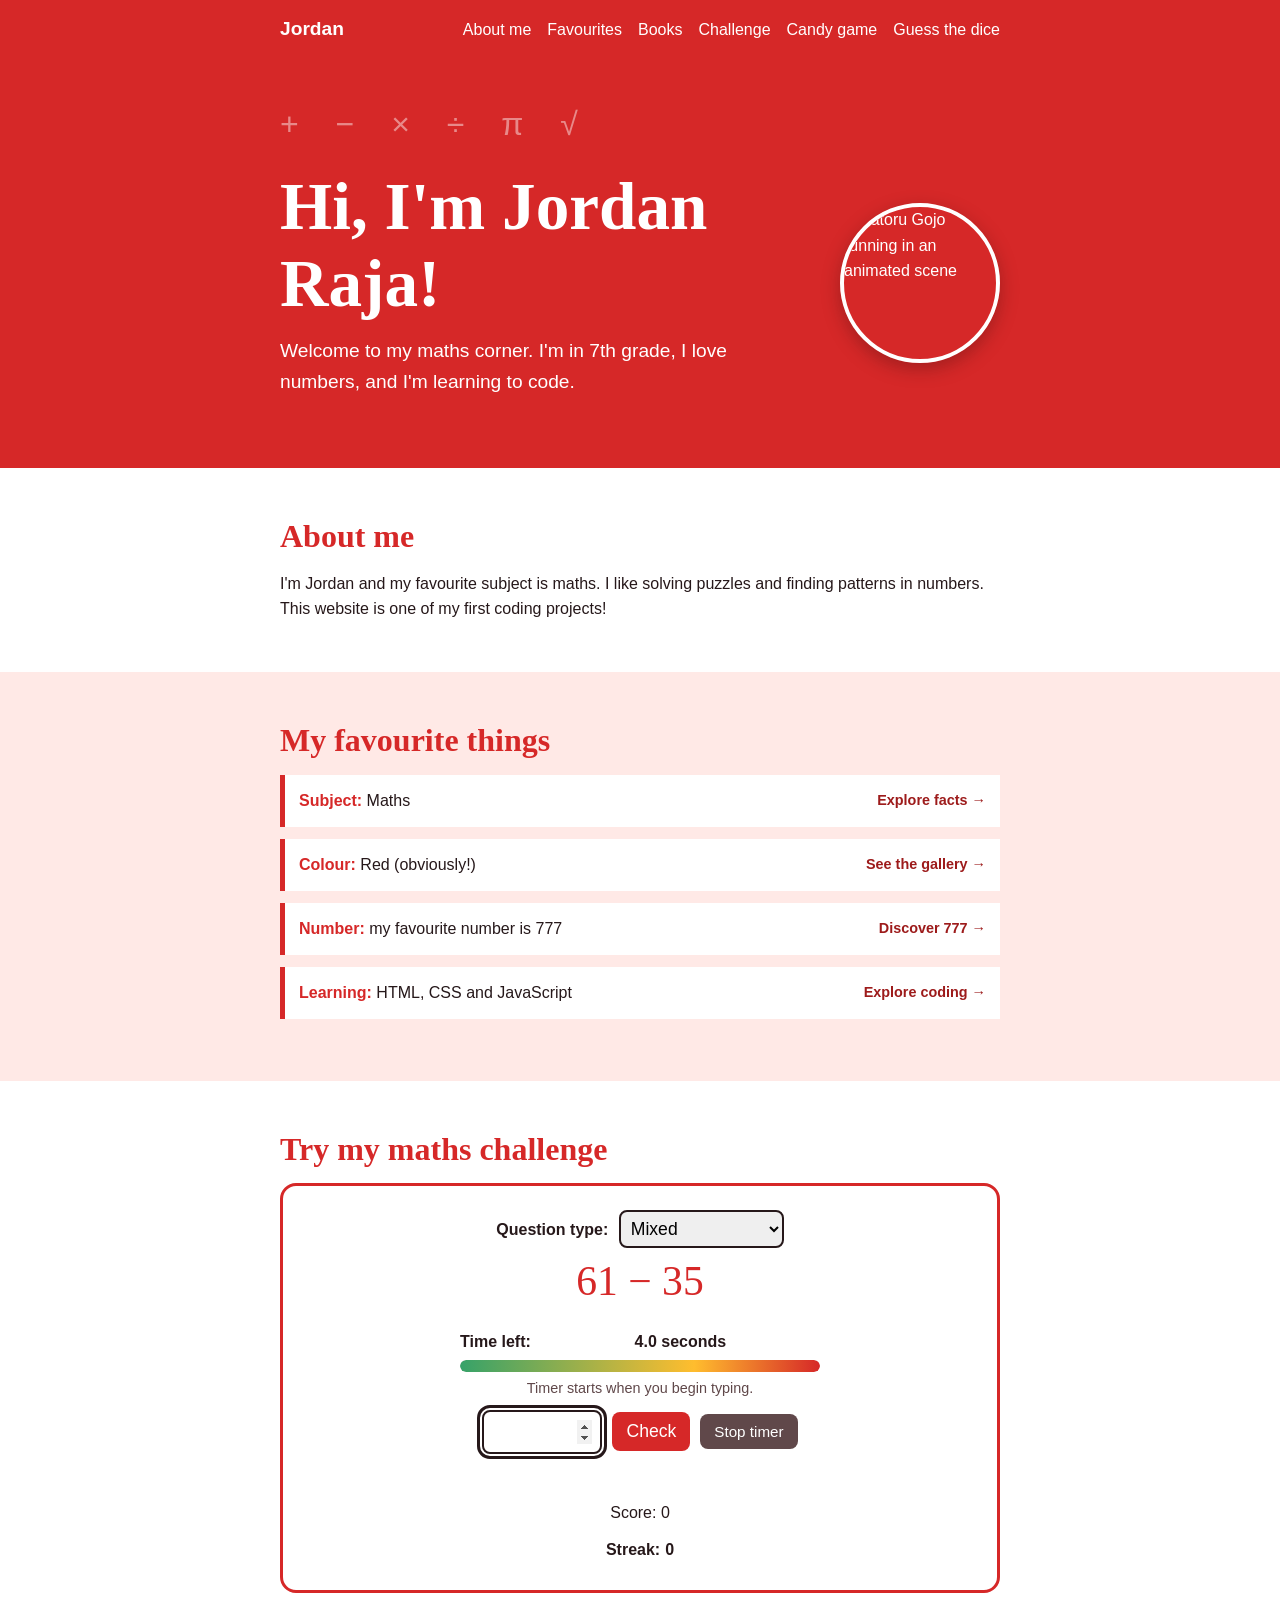
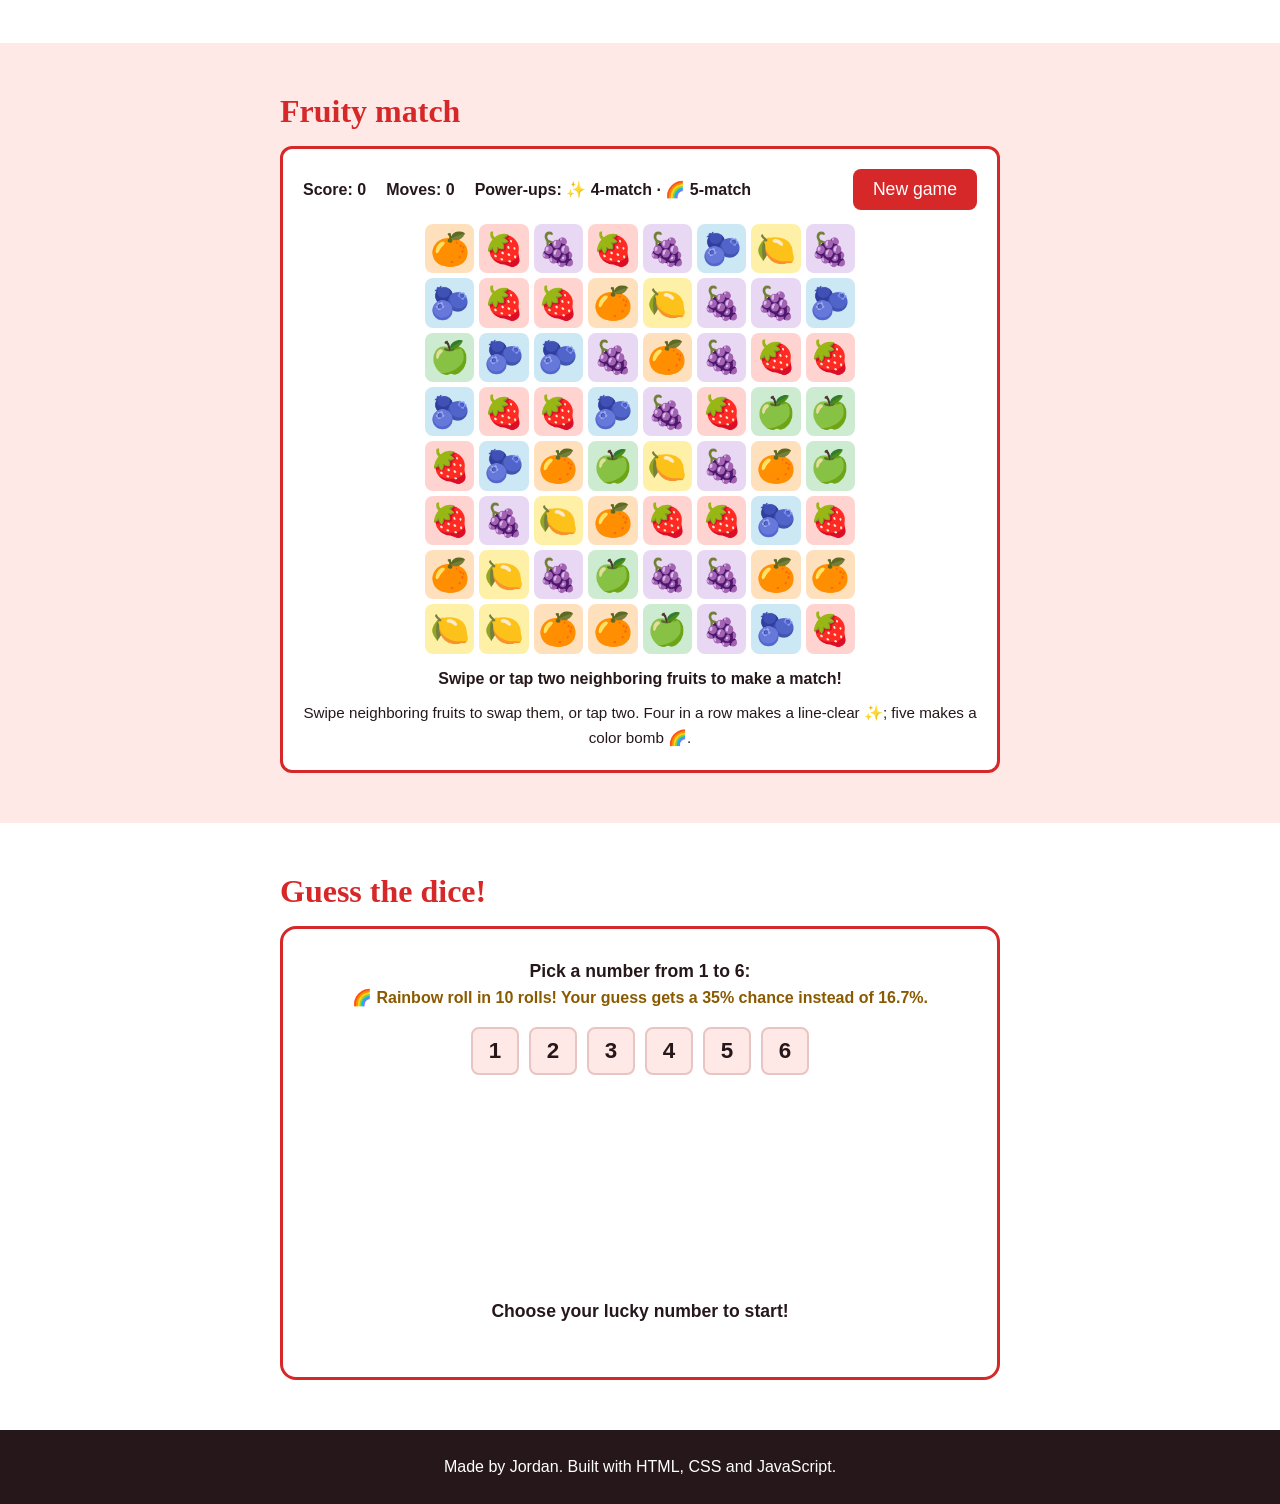
==== commit cc95adea: "commit 14" ====
--- a/jordan.html
+++ b/jordan.html
@@ -267,7 +267,7 @@
         </select>
         <div class="question" id="question">? × ?</div>
         <div class="quiz-timer" role="timer" aria-label="Time remaining">
-          <span>Time left:</span><span id="timerText">4.0 seconds</span>
+          <span id="timerLabel">Time left:</span><span id="timerText">4.0 seconds</span>
           <div class="quiz-timer-track" id="timerTrack" role="progressbar" aria-label="Time remaining" aria-valuemin="0" aria-valuemax="4" aria-valuenow="4">
             <div class="quiz-timer-fill" id="timerFill"></div>
           </div>
@@ -356,6 +356,7 @@
     const modeBox = document.getElementById("mode");
     const stopTimerButton = document.getElementById("stopTimerBtn");
     const resumeTimerButton = document.getElementById("resumeTimerBtn");
+    const timerLabel = document.getElementById("timerLabel");
     const timerText = document.getElementById("timerText");
     const timerTrack = document.getElementById("timerTrack");
     const timerFill = document.getElementById("timerFill");
@@ -434,19 +435,26 @@
         ? mathRemainingMs
         : mathDeadline === 0
           ? mathTimeLimit
-          : Math.max(0, mathDeadline - performance.now());
-      const secondsLeft = timeLeft / 1000;
+          : mathDeadline - performance.now();
+      const secondsLeft = Math.max(0, timeLeft) / 1000;
+      const overtimeSeconds = Math.max(0, -timeLeft) / 1000;
+      timerLabel.textContent = overtimeSeconds > 0 ? "Overtime:" : "Time left:";
       timerText.textContent = mathTimerStopped
-        ? "Stopped at " + secondsLeft.toFixed(1) + "s"
-        : secondsLeft.toFixed(1) + (secondsLeft === 1 ? " second" : " seconds");
+        ? overtimeSeconds > 0
+          ? "Stopped at +" + overtimeSeconds.toFixed(1) + "s"
+          : "Stopped at " + secondsLeft.toFixed(1) + "s"
+        : overtimeSeconds > 0
+          ? "+" + overtimeSeconds.toFixed(1) + " seconds"
+          : secondsLeft.toFixed(1) + (secondsLeft === 1 ? " second" : " seconds");
       timerTrack.setAttribute("aria-valuenow", secondsLeft.toFixed(1));
       timerFill.style.width = (secondsLeft / 4 * 100) + "%";
       timerHint.textContent = mathTimerStopped
         ? "Timer stopped — take your time. This answer won't add to your speed streak."
         : mathDeadline === 0
           ? "Timer starts when you begin typing."
-          : "Hurry! Submit before the timer runs out.";
-      if (mathDeadline !== 0 && timeLeft === 0) handleMathTimeout();
+          : overtimeSeconds > 0
+            ? "Four seconds are up — the timer keeps going until you stop it or answer."
+            : "Hurry! Submit within 4 seconds to build your speed streak.";
     }
 
     function startMathTimer() {
@@ -459,7 +467,7 @@
     function stopMathTimer() {
       if (mathTimerStopped) return;
       mathTimerWasRunning = mathDeadline !== 0;
-      if (mathTimerWasRunning) mathRemainingMs = Math.max(0, mathDeadline - performance.now());
+      if (mathTimerWasRunning) mathRemainingMs = mathDeadline - performance.now();
       clearInterval(mathTimerInterval);
       mathDeadline = 0;
       mathTimerStopped = true;
@@ -539,15 +547,6 @@
       }, { passive: true });
     }
 
-    function handleMathTimeout() {
-      clearInterval(mathTimerInterval);
-      mathStreak = 0;
-      updateMathStreak();
-      playMathAnswerSound(false);
-      message.textContent = "Time's up! The answer was " + correctAnswer + ".";
-      newQuestion();
-    }
-
     // Check the answer when the button is clicked
     function checkAnswer() {
       if (answerBox.value === "") {
@@ -558,19 +557,24 @@
       if (mathDeadline === 0 && !mathTimerStopped) {
         startMathTimer();
       }
-      if (!mathTimerStopped && performance.now() >= mathDeadline) {
-        handleMathTimeout();
-        return;
-      }
       if (Number(answerBox.value) === correctAnswer) {
         score = score + 1;
         scoreBox.textContent = score;
         playMathAnswerSound(true);
-        if (!mathTimerStopped) mathStreak++;
+        const answeredWithinTime = !mathTimerStopped &&
+          mathDeadline !== 0 &&
+          performance.now() < mathDeadline;
+        if (answeredWithinTime) {
+          mathStreak++;
+        } else {
+          mathStreak = 0;
+        }
         updateMathStreak();
         message.textContent = mathTimerStopped
           ? "Correct! Great job! (Timer was stopped, so no speed streak.)"
-          : "Correct! Great job!";
+          : answeredWithinTime
+            ? "Correct! Great job!"
+            : "Correct! Great job! (Over 4 seconds, so no speed streak.)";
       } else {
         playMathAnswerSound(false);
         mathStreak = 0;
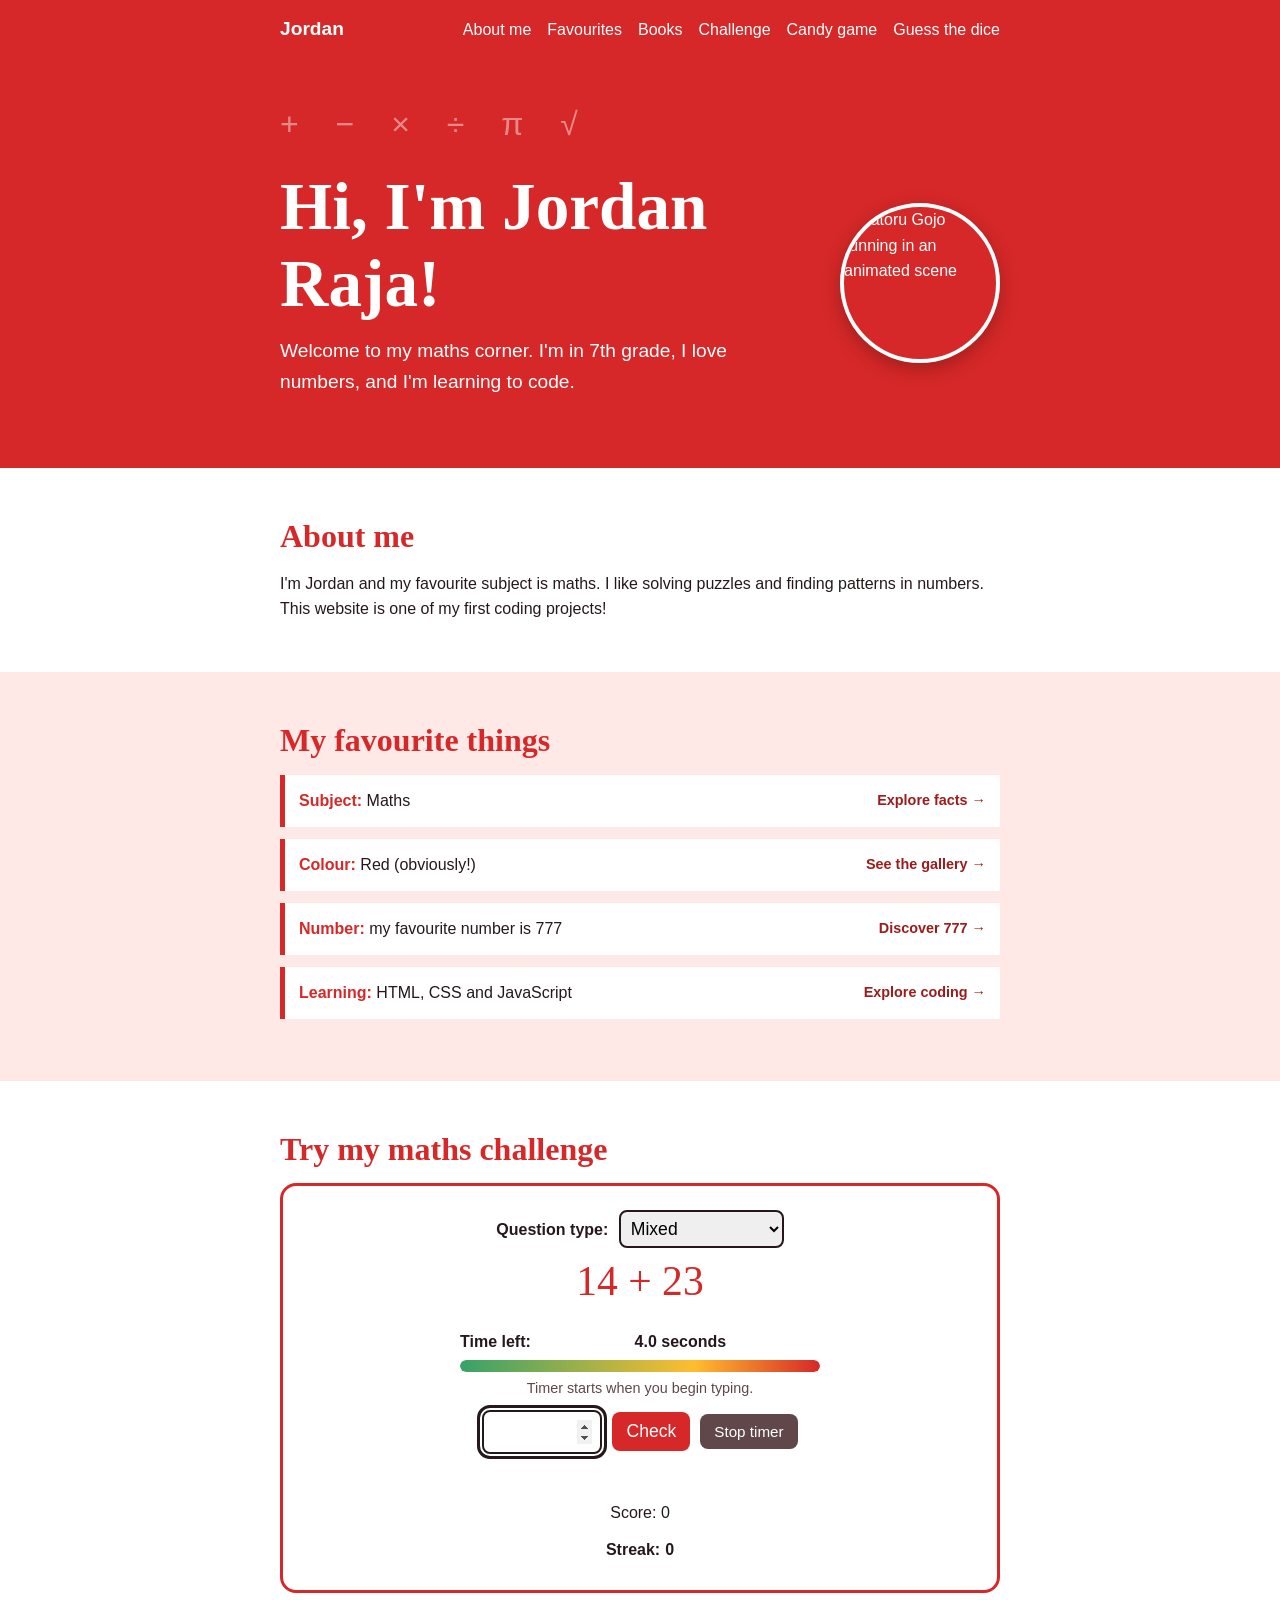
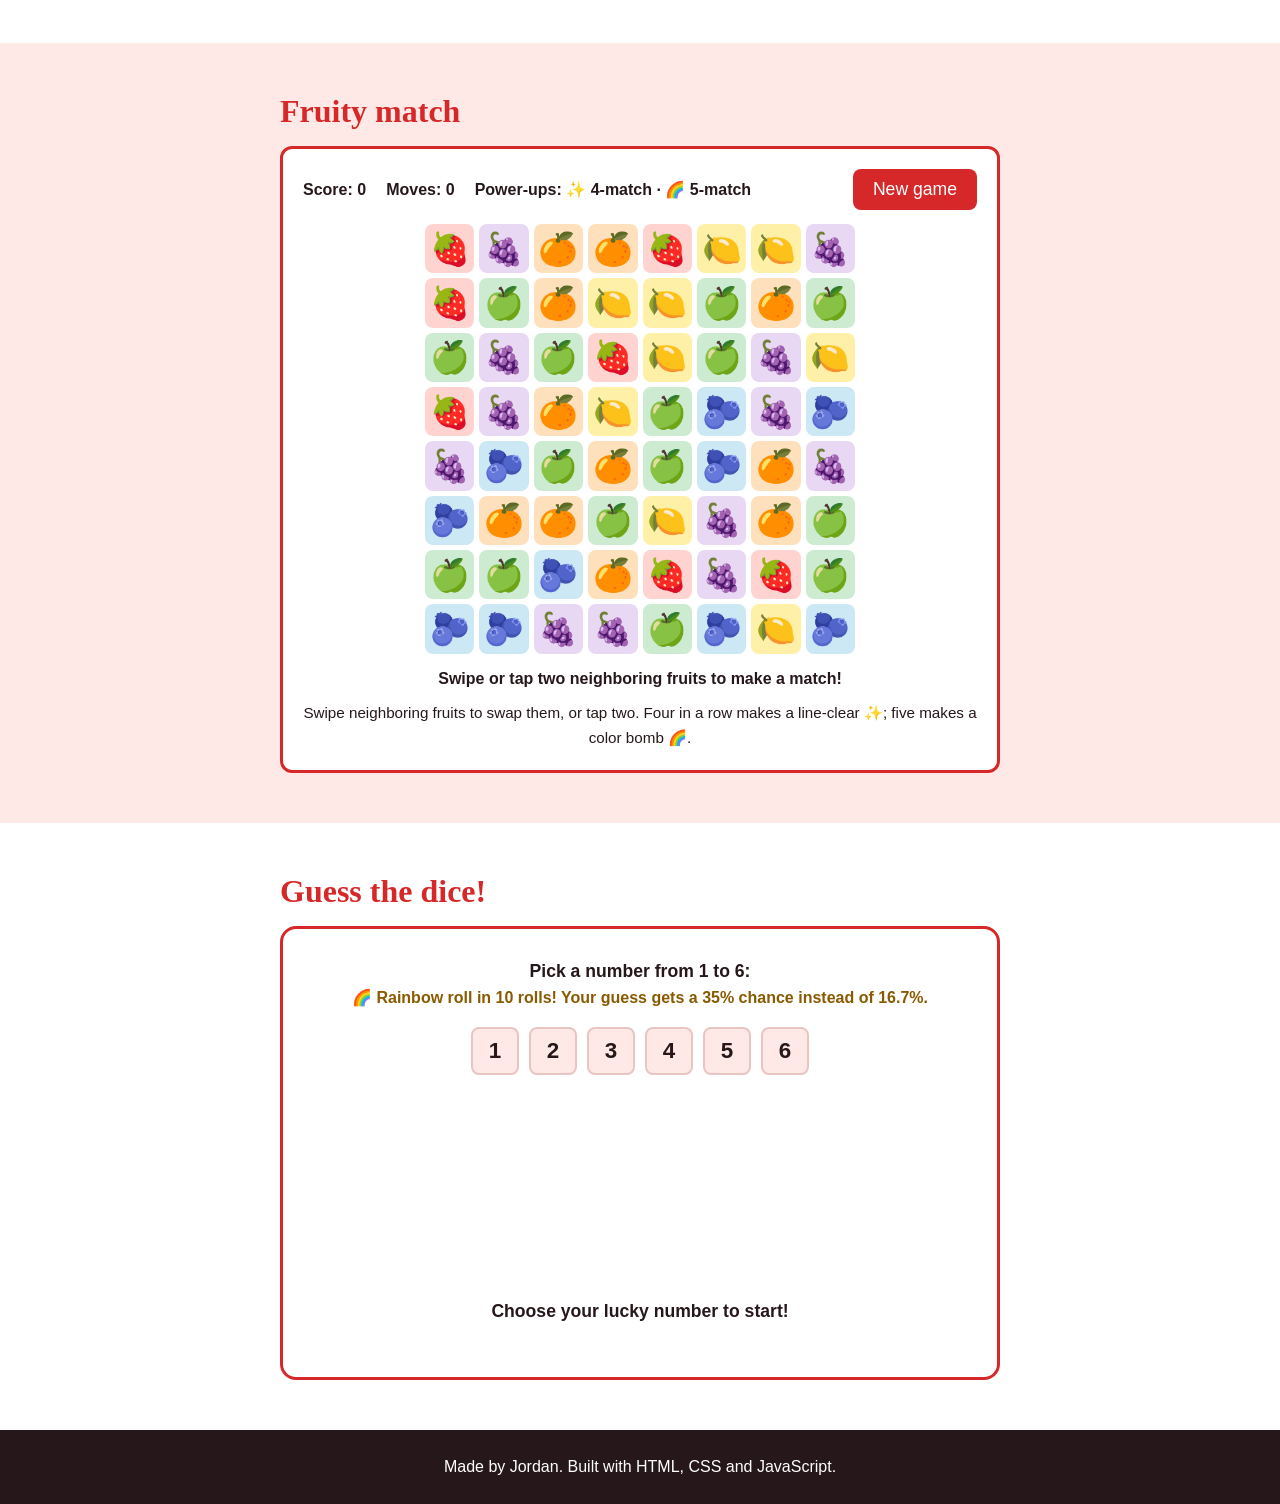
==== commit 5f618bd7: "commit  14" ====
--- a/jordan.html
+++ b/jordan.html
@@ -267,7 +267,7 @@
         </select>
         <div class="question" id="question">? × ?</div>
         <div class="quiz-timer" role="timer" aria-label="Time remaining">
-          <span id="timerLabel">Time left:</span><span id="timerText">4.0 seconds</span>
+          <span>Time left:</span><span id="timerText">4.0 seconds</span>
           <div class="quiz-timer-track" id="timerTrack" role="progressbar" aria-label="Time remaining" aria-valuemin="0" aria-valuemax="4" aria-valuenow="4">
             <div class="quiz-timer-fill" id="timerFill"></div>
           </div>
@@ -356,7 +356,6 @@
     const modeBox = document.getElementById("mode");
     const stopTimerButton = document.getElementById("stopTimerBtn");
     const resumeTimerButton = document.getElementById("resumeTimerBtn");
-    const timerLabel = document.getElementById("timerLabel");
     const timerText = document.getElementById("timerText");
     const timerTrack = document.getElementById("timerTrack");
     const timerFill = document.getElementById("timerFill");
@@ -437,24 +436,17 @@
           ? mathTimeLimit
           : mathDeadline - performance.now();
       const secondsLeft = Math.max(0, timeLeft) / 1000;
-      const overtimeSeconds = Math.max(0, -timeLeft) / 1000;
-      timerLabel.textContent = overtimeSeconds > 0 ? "Overtime:" : "Time left:";
       timerText.textContent = mathTimerStopped
-        ? overtimeSeconds > 0
-          ? "Stopped at +" + overtimeSeconds.toFixed(1) + "s"
-          : "Stopped at " + secondsLeft.toFixed(1) + "s"
-        : overtimeSeconds > 0
-          ? "+" + overtimeSeconds.toFixed(1) + " seconds"
-          : secondsLeft.toFixed(1) + (secondsLeft === 1 ? " second" : " seconds");
+        ? "Stopped at " + secondsLeft.toFixed(1) + "s"
+        : secondsLeft.toFixed(1) + (secondsLeft === 1 ? " second" : " seconds");
       timerTrack.setAttribute("aria-valuenow", secondsLeft.toFixed(1));
       timerFill.style.width = (secondsLeft / 4 * 100) + "%";
       timerHint.textContent = mathTimerStopped
         ? "Timer stopped — take your time. This answer won't add to your speed streak."
         : mathDeadline === 0
           ? "Timer starts when you begin typing."
-          : overtimeSeconds > 0
-            ? "Four seconds are up — the timer keeps going until you stop it or answer."
-            : "Hurry! Submit within 4 seconds to build your speed streak.";
+          : "Hurry! Submit before the timer runs out.";
+      if (mathDeadline !== 0 && timeLeft <= 0) handleMathTimeout();
     }
 
     function startMathTimer() {
@@ -467,7 +459,7 @@
     function stopMathTimer() {
       if (mathTimerStopped) return;
       mathTimerWasRunning = mathDeadline !== 0;
-      if (mathTimerWasRunning) mathRemainingMs = mathDeadline - performance.now();
+      if (mathTimerWasRunning) mathRemainingMs = Math.max(0, mathDeadline - performance.now());
       clearInterval(mathTimerInterval);
       mathDeadline = 0;
       mathTimerStopped = true;
@@ -493,6 +485,15 @@
       streakBox.textContent = mathStreak;
       streakFlame.hidden = mathStreak < 10;
       streakFlame.style.setProperty("--flame-size", Math.min(1 + (mathStreak - 10) * 0.08, 3) + "em");
+    }
+
+    function handleMathTimeout() {
+      clearInterval(mathTimerInterval);
+      mathStreak = 0;
+      updateMathStreak();
+      playMathAnswerSound(false);
+      message.textContent = "Time's up! The answer was " + correctAnswer + ".";
+      newQuestion();
     }
 
     function playMathAnswerSound(correct) {
@@ -557,24 +558,19 @@
       if (mathDeadline === 0 && !mathTimerStopped) {
         startMathTimer();
       }
+      if (!mathTimerStopped && performance.now() >= mathDeadline) {
+        handleMathTimeout();
+        return;
+      }
       if (Number(answerBox.value) === correctAnswer) {
         score = score + 1;
         scoreBox.textContent = score;
         playMathAnswerSound(true);
-        const answeredWithinTime = !mathTimerStopped &&
-          mathDeadline !== 0 &&
-          performance.now() < mathDeadline;
-        if (answeredWithinTime) {
-          mathStreak++;
-        } else {
-          mathStreak = 0;
-        }
+        if (!mathTimerStopped) mathStreak++;
         updateMathStreak();
         message.textContent = mathTimerStopped
           ? "Correct! Great job! (Timer was stopped, so no speed streak.)"
-          : answeredWithinTime
-            ? "Correct! Great job!"
-            : "Correct! Great job! (Over 4 seconds, so no speed streak.)";
+          : "Correct! Great job!";
       } else {
         playMathAnswerSound(false);
         mathStreak = 0;
